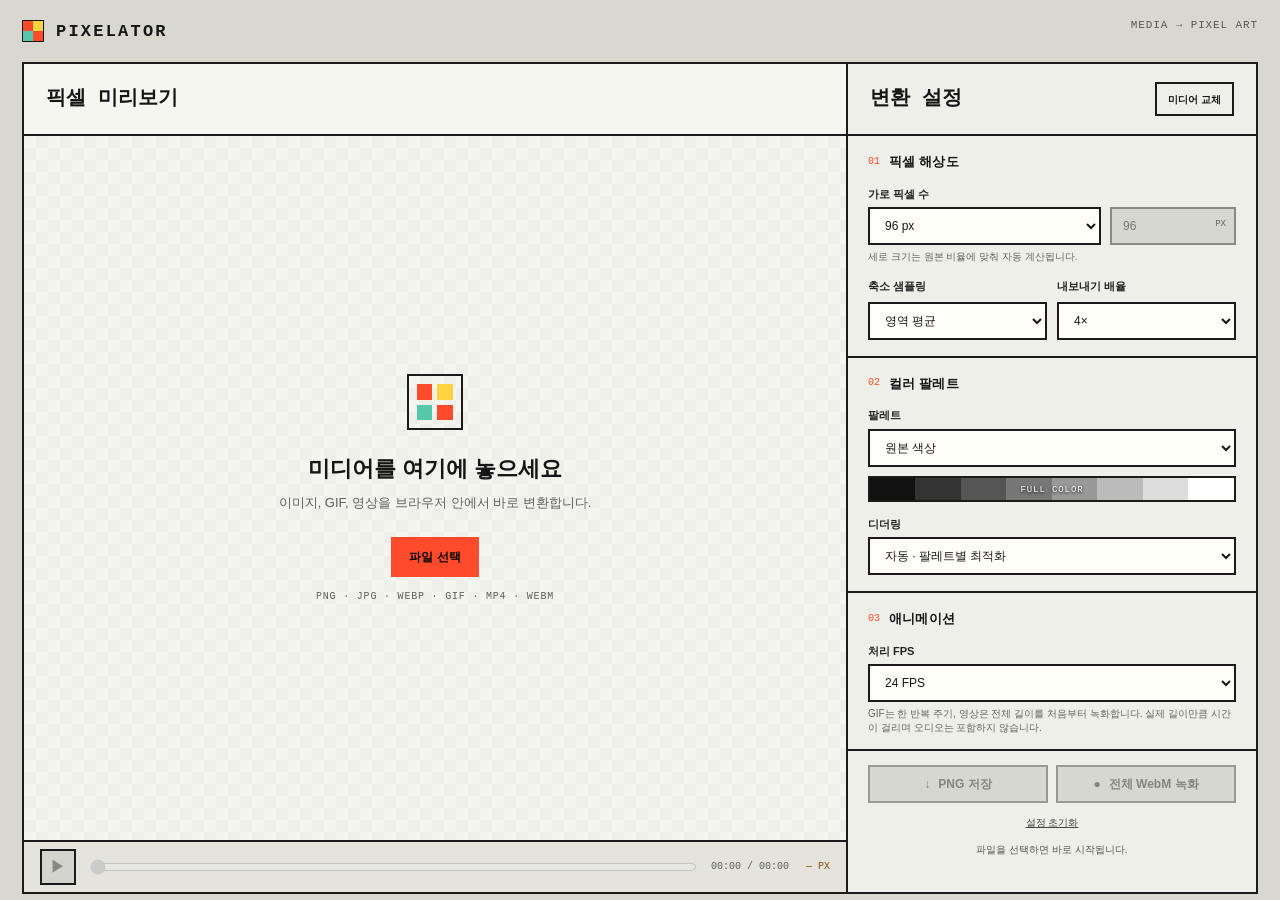
==== index.html @ 8900cf76 "Add files via upload" ====
<!doctype html>
<!-- Generated by build.js. Edit src/* and rebuild. -->
<html lang="ko">
<head>
  <meta charset="utf-8">
  <meta name="viewport" content="width=device-width, initial-scale=1">
  <meta name="color-scheme" content="light">
  <meta name="description" content="이미지, GIF, 영상을 해상도와 팔레트에 맞춰 픽셀 아트로 변환하는 오프라인 도구">
  <title>Pixelator — 미디어 픽셀 변환기</title>
  <style>
:root {
  color-scheme: light;
  --ink: #151515;
  --muted: #5f5f5f;
  --panel: #efefe9;
  --panel-2: #dfdfd8;
  --line: #1b1b1b;
  --line-soft: #777771;
  --accent: #ff4b2b;
  --accent-2: #ffd23f;
  --bg: #d8d8d1;
  --shadow: none;
  --radius: 0;
  --mono: "Courier New", "Malgun Gothic", monospace;
  --sans: Arial, "Malgun Gothic", sans-serif;
}

* { box-sizing: border-box; }

html { min-width: 320px; background: var(--bg); }

body {
  margin: 0;
  min-height: 100vh;
  color: var(--ink);
  background: var(--bg);
  font-family: var(--sans);
  line-height: 1.5;
}

button, input, select, textarea { font: inherit; }
button, label[for] { -webkit-tap-highlight-color: transparent; }

.app-shell { width: min(1480px, 100%); margin: 0 auto; padding: 0 28px 34px; }

.topbar {
  height: 76px;
  display: flex;
  align-items: center;
  gap: 28px;
  border-bottom: 2px solid var(--line);
}

.brand {
  color: var(--ink);
  text-decoration: none;
  display: inline-flex;
  align-items: center;
  gap: 12px;
  font: 800 17px/1 var(--mono);
  letter-spacing: .13em;
}

.brand-mark {
  display: grid;
  width: 22px;
  height: 22px;
  grid-template-columns: 1fr 1fr;
  gap: 0;
  border: 1px solid var(--ink);
}

.brand-mark i:nth-child(1), .brand-mark i:nth-child(4) { background: var(--accent); }
.brand-mark i:nth-child(2) { background: var(--accent-2); }
.brand-mark i:nth-child(3) { background: #54c8a8; }

.tagline { margin-left: auto; color: #555; font: 11px/1 var(--mono); letter-spacing: .08em; }

.workspace {
  display: grid;
  grid-template-columns: minmax(0, 1fr) 390px;
  min-height: calc(100vh - 110px);
  border: 2px solid var(--line);
  border-top: 0;
  box-shadow: none;
}

.preview-panel { min-width: 0; display: flex; flex-direction: column; background: #f6f6f1; }
.panel-heading, .control-header {
  min-height: 92px;
  padding: 20px 24px;
  display: flex;
  align-items: center;
  justify-content: space-between;
  gap: 20px;
  border-bottom: 2px solid var(--line);
}

.eyebrow { display: block; margin-bottom: 5px; color: var(--accent); font: 10px/1 var(--mono); letter-spacing: .06em; }
h1, h2, h3, p { margin-top: 0; }
h1, .control-header h2 { margin-bottom: 0; font-family: var(--mono); font-size: 21px; line-height: 1.2; letter-spacing: 0; }
.file-meta { min-width: 0; text-align: right; }
.file-meta strong { display: block; max-width: 320px; overflow: hidden; text-overflow: ellipsis; white-space: nowrap; font-size: 12px; }
.file-meta span { color: var(--muted); font: 10px/1.5 var(--mono); }

.canvas-stage {
  position: relative;
  isolation: isolate;
  flex: 1;
  min-height: 520px;
  display: grid;
  place-items: center;
  overflow: hidden;
  padding: 36px;
}

.checkerboard {
  position: absolute;
  z-index: -2;
  inset: 0;
  opacity: .28;
  background-color: #f4f4ef;
  background-image:
    linear-gradient(45deg, #dfdfd8 25%, transparent 25%),
    linear-gradient(-45deg, #dfdfd8 25%, transparent 25%),
    linear-gradient(45deg, transparent 75%, #dfdfd8 75%),
    linear-gradient(-45deg, transparent 75%, #dfdfd8 75%);
  background-size: 24px 24px;
  background-position: 0 0, 0 12px, 12px -12px, -12px 0;
}

#outputCanvas {
  max-width: 100%;
  max-height: calc(100vh - 255px);
  width: auto;
  height: auto;
  object-fit: contain;
  image-rendering: pixelated;
  image-rendering: crisp-edges;
  outline: 2px solid #1b1b1b;
  box-shadow: none;
}

.empty-state { max-width: 440px; text-align: center; padding: 44px 20px; }
.empty-state h2 { margin: 22px 0 8px; font-size: 22px; }
.empty-state p { margin-bottom: 24px; color: var(--muted); font-size: 13px; }
.format-note { display: block; margin-top: 15px; color: #5f5f5a; font: 10px/1 var(--mono); letter-spacing: .08em; }

.empty-icon {
  width: 56px;
  height: 56px;
  margin: auto;
  display: grid;
  grid-template-columns: 1fr 1fr;
  gap: 5px;
  padding: 8px;
  border: 2px solid var(--line);
}
.empty-icon span:nth-child(1), .empty-icon span:nth-child(4) { background: var(--accent); }
.empty-icon span:nth-child(2) { background: var(--accent-2); }
.empty-icon span:nth-child(3) { background: #54c8a8; }

.drop-overlay {
  position: absolute;
  z-index: 4;
  inset: 18px;
  display: none;
  place-items: center;
  color: var(--ink);
  background: rgba(255, 75, 43, .24);
  border: 2px dashed var(--accent);
  backdrop-filter: none;
  font: 700 18px/1 var(--mono);
}
.canvas-stage.is-dragging .drop-overlay { display: grid; }

.media-bar {
  min-height: 58px;
  display: flex;
  align-items: center;
  gap: 14px;
  padding: 10px 18px;
  border-top: 2px solid var(--line);
  background: #e4e4dd;
}

.icon-button {
  flex: 0 0 36px;
  height: 36px;
  color: var(--ink);
  background: var(--panel-2);
  border: 2px solid var(--line);
  border-radius: var(--radius);
  cursor: pointer;
}
.icon-button:disabled { color: #898984; background: #d4d4ce; cursor: not-allowed; }
.timeline { min-width: 80px; flex: 1; accent-color: var(--accent); }
.timecode, .render-stats { color: var(--muted); white-space: nowrap; font: 10px/1 var(--mono); }
.render-stats { color: #8a4d00; margin-left: 5px; }

.control-panel { min-width: 0; background: var(--panel); border-left: 2px solid var(--line); }
.control-header { min-height: 92px; position: sticky; top: 0; z-index: 3; background: var(--panel); backdrop-filter: none; }
fieldset { min-width: 0; padding: 0; margin: 0; border: 0; }
fieldset:disabled { opacity: .55; }

.control-section { padding: 24px; border-bottom: 2px solid var(--line); }
.compact-section { padding-bottom: 20px; }
.section-title { display: flex; align-items: center; gap: 10px; margin-bottom: 20px; }
.section-title h3 { margin: 0; font-size: 13px; letter-spacing: .015em; }
.step-number { color: var(--accent); font: 10px/1 var(--mono); }
.field-label { display: block; margin-bottom: 7px; color: #222; font-size: 11px; font-weight: 650; }
.field-spaced { margin-top: 18px; }
.field-help { margin: 7px 0 0; color: #666661; font-size: 10px; }

select, input[type="number"], textarea {
  min-width: 0;
  width: 100%;
  color: var(--ink);
  background: #fffef8;
  border: 2px solid var(--line);
  border-radius: var(--radius);
  outline: none;
  transition: none;
}
select, input[type="number"] { height: 40px; padding: 0 11px; font-size: 12px; }
textarea { resize: vertical; min-height: 68px; padding: 10px 11px; font: 11px/1.6 var(--mono); }
select:focus, input:focus, textarea:focus { border-color: var(--accent); box-shadow: none; outline: 1px dashed var(--ink); outline-offset: 2px; }
select:disabled, input:disabled { color: #777772; background: #d7d7d1; border-color: #8a8a84; }

.input-row { display: grid; grid-template-columns: minmax(0, 1fr) 126px; gap: 9px; }
.input-row > *, .two-columns > * { min-width: 0; }
.number-unit { position: relative; }
.number-unit input { padding-right: 36px; }
.number-unit span { position: absolute; right: 10px; top: 14px; color: #666661; font: 9px/1 var(--mono); pointer-events: none; }
.two-columns { display: grid; grid-template-columns: repeat(2, minmax(0, 1fr)); gap: 10px; margin-top: 18px; }
.two-columns .field-label { margin-bottom: 7px; }

.palette-strip { display: flex; height: 28px; margin-top: 10px; overflow: hidden; border: 2px solid var(--line); border-radius: 0; background: linear-gradient(90deg, #111 0 12.5%, #333 12.5% 25%, #555 25% 37.5%, #777 37.5% 50%, #999 50% 62.5%, #bbb 62.5% 75%, #ddd 75% 87.5%, #fff 87.5%); }
.palette-strip span { min-width: 3px; flex: 1; }
.palette-strip.is-original::after { content: "FULL COLOR"; margin: auto; color: white; text-shadow: 0 1px 3px black; font: 9px/26px var(--mono); letter-spacing: .1em; }
.palette-strip.is-adaptive { background: linear-gradient(90deg, #15151b, #e8543f, #e6bd43, #4eb990, #4589cc, #8d63b8, #15151b); }
.palette-strip.is-adaptive::after { content: "ANALYZING SOURCE"; margin: auto; color: white; text-shadow: 0 1px 3px black; font: 9px/26px var(--mono); letter-spacing: .08em; }
.custom-palette { margin-top: 14px; }

.button {
  min-height: 40px;
  display: inline-flex;
  align-items: center;
  justify-content: center;
  gap: 8px;
  padding: 0 16px;
  color: var(--ink);
  border: 2px solid var(--line);
  border-radius: var(--radius);
  text-decoration: none;
  font-size: 12px;
  font-weight: 750;
  cursor: pointer;
  transition: none;
}
.button:hover:not(:disabled) { color: #fff; background: var(--ink); border-color: var(--ink); }
.button:active:not(:disabled) { color: #000; background: var(--accent-2); border-color: var(--accent-2); }
.button:disabled { color: #85857f; background: #d7d7d1; border-color: #999992; cursor: not-allowed; }
.button-primary { color: #080808; background: var(--accent); border-color: var(--accent); }
.button-primary:hover:not(:disabled) { color: #fff; background: var(--ink); border-color: var(--ink); }
.button-secondary { background: #deded8; border-color: var(--line); }
.button-secondary:hover:not(:disabled) { color: #fff; background: var(--ink); border-color: var(--ink); }
.button-ghost { background: transparent; border-color: var(--line); color: var(--ink); }
.button-small { min-height: 34px; padding: 0 11px; font-size: 10px; }

.actions { display: grid; grid-template-columns: repeat(2, minmax(0, 1fr)); gap: 9px; padding: 22px 24px 10px; }
.action-main { padding: 0 10px; }
.text-button { grid-column: 1 / -1; justify-self: center; padding: 6px; color: #454542; background: none; border: 0; font-size: 10px; text-decoration: underline; cursor: pointer; }
.status-message { min-height: 18px; margin: 2px 24px 22px; color: #555550; text-align: center; font-size: 10px; }
.status-message.is-error { color: #b3261e; }
.status-message.is-success { color: #216e45; }
.progress { height: 3px; margin: 0 24px 10px; overflow: hidden; background: #b9b9b2; }
.progress div { width: 0; height: 100%; background: var(--accent); transition: none; }

@media (min-width: 981px) {
  html, body { height: 100%; }
  body { overflow: hidden; }

  .app-shell {
    height: 100vh;
    padding: 0 22px 6px;
    display: flex;
    flex-direction: column;
  }

  .topbar { height: 52px; flex: 0 0 52px; }
  .workspace {
    min-height: 0;
    height: auto;
    flex: 1;
    grid-template-columns: minmax(0, 1fr) 410px;
  }

  .preview-panel { height: 100%; overflow: hidden; }
  .panel-heading, .control-header { min-height: 56px; height: 56px; padding: 8px 18px; }
  .panel-heading h1, .control-header h2 { font-size: 18px; }
  .eyebrow { margin-bottom: 3px; font-size: 9px; }
  .file-meta span { font-size: 9px; }

  .canvas-stage { min-height: 0; padding: 18px; }
  #outputCanvas { max-height: calc(100vh - 158px); }
  .media-bar { min-height: 42px; padding: 4px 14px; gap: 10px; }
  .icon-button { flex-basis: 32px; height: 32px; }

  .control-panel { height: 100%; overflow-y: auto; scrollbar-width: thin; }
  .control-header { position: static; }
  .control-header .button { min-height: 30px; }
  .control-section { padding: 8px 16px; }
  .compact-section { padding-bottom: 7px; }
  .section-title { gap: 7px; margin-bottom: 6px; }
  .section-title h3 { font-size: 12px; }
  .field-label { margin-bottom: 2px; font-size: 10px; }
  .field-spaced { margin-top: 6px; }
  .field-help { margin-top: 2px; font-size: 9px; line-height: 1.3; }

  select, input[type="number"] { height: 32px; padding: 0 9px; font-size: 11px; }
  textarea { min-height: 44px; padding: 6px 9px; }
  .input-row { grid-template-columns: minmax(0, 1fr) 112px; gap: 7px; }
  .number-unit span { top: 11px; }
  .two-columns { gap: 8px; margin-top: 6px; }
  .palette-strip { height: 22px; margin-top: 6px; }
  .palette-strip.is-original::after,
  .palette-strip.is-adaptive::after { font-size: 8px; line-height: 20px; }
  .custom-palette { margin-top: 6px; }

  .actions { gap: 4px 7px; padding: 6px 16px 2px; }
  .actions .button { min-height: 32px; }
  .text-button { padding: 1px 4px; }
  .status-message { min-height: 14px; margin: 1px 16px 6px; font-size: 9px; }
  .progress { margin: 0 16px 3px; }
}

@media (min-width: 981px) and (min-height: 900px) {
  .topbar { height: 64px; flex-basis: 64px; }
  .panel-heading, .control-header { min-height: 72px; height: 72px; padding: 14px 22px; }
  .panel-heading h1, .control-header h2 { font-size: 20px; }
  .eyebrow { margin-bottom: 4px; font-size: 10px; }

  .canvas-stage { padding: 28px; }
  #outputCanvas { max-height: calc(100vh - 198px); }
  .media-bar { min-height: 50px; padding: 7px 16px; gap: 12px; }
  .icon-button { flex-basis: 36px; height: 36px; }

  .control-header .button { min-height: 34px; }
  .control-section { padding: 16px 20px; }
  .compact-section { padding-bottom: 14px; }
  .section-title { gap: 9px; margin-bottom: 14px; }
  .section-title h3 { font-size: 13px; }
  .field-label { margin-bottom: 5px; font-size: 11px; }
  .field-spaced { margin-top: 14px; }
  .field-help { margin-top: 5px; font-size: 10px; line-height: 1.4; }

  select, input[type="number"] { height: 38px; padding: 0 11px; font-size: 12px; }
  textarea { min-height: 60px; padding: 8px 10px; }
  .input-row { grid-template-columns: minmax(0, 1fr) 126px; gap: 9px; }
  .number-unit span { top: 13px; }
  .two-columns { gap: 10px; margin-top: 14px; }
  .palette-strip { height: 26px; margin-top: 9px; }
  .palette-strip.is-original::after,
  .palette-strip.is-adaptive::after { font-size: 9px; line-height: 24px; }
  .custom-palette { margin-top: 12px; }

  .actions { gap: 8px; padding: 14px 20px 6px; }
  .actions .button { min-height: 38px; }
  .text-button { padding: 4px; }
  .status-message { min-height: 18px; margin: 2px 20px 14px; font-size: 10px; }
  .progress { margin: 0 20px 7px; }
}

@media (max-width: 980px) {
  .workspace { grid-template-columns: minmax(0, 1fr); }
  .control-panel { border-left: 0; border-top: 2px solid var(--line); }
  .control-header { position: static; }
  .canvas-stage { min-height: 480px; }
  #outputCanvas { max-height: 58vh; }
}

@media (max-width: 620px) {
  .app-shell { padding: 0; }
  .topbar { height: 64px; padding: 0 16px; }
  .tagline { display: none; }
  .workspace { border-left: 0; border-right: 0; }
  .panel-heading, .control-header { min-height: 78px; padding: 16px; }
  .file-meta { max-width: 47%; }
  .canvas-stage { min-height: 400px; padding: 18px; }
  .control-section { padding: 22px 18px; }
  .actions { padding-left: 18px; padding-right: 18px; }
  .status-message { margin-left: 18px; margin-right: 18px; }
  .timecode { display: none; }
}

@media (prefers-reduced-motion: reduce) {
  *, *::before, *::after { scroll-behavior: auto !important; transition: none !important; }
}
  </style>
</head>
<body>
  <div class="app-shell">
    <header class="topbar">
      <a class="brand" href="#" aria-label="Pixelator 처음으로">
        <span class="brand-mark" aria-hidden="true"><i></i><i></i><i></i><i></i></span>
        <span>PIXELATOR</span>
      </a>
      <p class="tagline">MEDIA → PIXEL ART</p>
    </header>

    <main class="workspace">
      <section class="preview-panel" aria-label="미리보기">
        <div class="panel-heading">
          <div>
            <h1>픽셀 미리보기</h1>
          </div>
          <div class="file-meta" id="fileMeta" hidden>
            <strong id="fileName">—</strong>
            <span id="fileDetails">—</span>
          </div>
        </div>

        <div class="canvas-stage" id="dropZone">
          <div class="checkerboard" aria-hidden="true"></div>
          <canvas id="outputCanvas" aria-label="픽셀화 결과" hidden></canvas>
          <div class="empty-state" id="emptyState">
            <div class="empty-icon" aria-hidden="true">
              <span></span><span></span><span></span><span></span>
            </div>
            <h2>미디어를 여기에 놓으세요</h2>
            <p>이미지, GIF, 영상을 브라우저 안에서 바로 변환합니다.</p>
            <label class="button button-primary" for="fileInput">파일 선택</label>
            <span class="format-note">PNG · JPG · WEBP · GIF · MP4 · WEBM</span>
          </div>
          <div class="drop-overlay" id="dropOverlay" aria-hidden="true">
            <strong>놓아서 불러오기</strong>
          </div>
        </div>

        <div class="media-bar" id="mediaBar">
          <button class="icon-button" id="playButton" type="button" aria-label="재생" disabled>
            <span id="playIcon" aria-hidden="true">▶</span>
          </button>
          <input id="timeline" class="timeline" type="range" min="0" max="1000" value="0" aria-label="영상 재생 위치" disabled>
          <span class="timecode" id="timecode">00:00 / 00:00</span>
          <span class="render-stats" id="renderStats">— PX</span>
        </div>
      </section>

      <aside class="control-panel" aria-label="픽셀화 설정">
        <div class="control-header">
          <div>
            <h2>변환 설정</h2>
          </div>
          <label class="button button-ghost button-small" for="fileInput">미디어 교체</label>
          <input id="fileInput" type="file" accept="image/*,video/*" hidden>
        </div>

        <fieldset id="settingsFieldset">
          <section class="control-section">
            <div class="section-title">
              <span class="step-number">01</span>
              <h3>픽셀 해상도</h3>
            </div>
            <label class="field-label" for="resolutionPreset">가로 픽셀 수</label>
            <div class="input-row">
              <select id="resolutionPreset">
                <option value="32">32 px</option>
                <option value="48">48 px</option>
                <option value="64">64 px</option>
                <option value="96" selected>96 px</option>
                <option value="128">128 px</option>
                <option value="192">192 px</option>
                <option value="256">256 px</option>
                <option value="custom">직접 입력</option>
              </select>
              <div class="number-unit">
                <input id="customWidth" type="number" min="8" max="512" value="96" aria-label="직접 입력할 가로 픽셀 수" disabled>
                <span>PX</span>
              </div>
            </div>
            <p class="field-help">세로 크기는 원본 비율에 맞춰 자동 계산됩니다.</p>

            <div class="two-columns">
              <label>
                <span class="field-label">축소 샘플링</span>
                <select id="samplingMode">
                  <option value="smooth" selected>영역 평균</option>
                  <option value="nearest">최근접 픽셀</option>
                </select>
              </label>
              <label>
                <span class="field-label">내보내기 배율</span>
                <select id="outputScale">
                  <option value="1">1×</option>
                  <option value="2">2×</option>
                  <option value="4" selected>4×</option>
                  <option value="6">6×</option>
                  <option value="8">8×</option>
                </select>
              </label>
            </div>
          </section>

          <section class="control-section">
            <div class="section-title">
              <span class="step-number">02</span>
              <h3>컬러 팔레트</h3>
            </div>
            <label class="field-label" for="paletteSelect">팔레트</label>
            <select id="paletteSelect">
              <option value="original" selected>원본 색상</option>
              <option value="adaptive8">Adaptive · 원본 기반 8색</option>
              <option value="adaptive16">Adaptive · 원본 기반 16색</option>
              <option value="adaptive32">Adaptive · 원본 기반 32색</option>
              <option value="mono">Mono · 2색</option>
              <option value="gameboy">Game Boy · 4색</option>
              <option value="gray8">Grayscale · 8색</option>
              <option value="pico8">PICO-8 · 16색</option>
              <option value="cga16">CGA · 16색</option>
              <option value="custom">사용자 팔레트</option>
            </select>
            <div class="palette-strip" id="paletteStrip" aria-label="선택된 팔레트 미리보기"></div>
            <div class="custom-palette" id="customPaletteBox" hidden>
              <label class="field-label" for="customPalette">HEX 색상 (2–32개)</label>
              <textarea id="customPalette" rows="3" spellcheck="false">#17111A #F7F1E3 #FF5252 #33D9B2 #34ACE0</textarea>
              <p class="field-help" id="paletteHelp">공백, 쉼표 또는 줄바꿈으로 구분하세요.</p>
            </div>

            <label class="field-label field-spaced" for="ditherMode">디더링</label>
            <select id="ditherMode">
              <option value="auto" selected>자동 · 팔레트별 최적화</option>
              <option value="none">없음 · 선명한 면</option>
              <option value="ordered">Ordered 4×4 · 규칙 패턴</option>
              <option value="floyd">Floyd–Steinberg · 자연스러운 혼합</option>
            </select>
          </section>

          <section class="control-section compact-section">
            <div class="section-title">
              <span class="step-number">03</span>
              <h3>애니메이션</h3>
            </div>
            <label>
              <span class="field-label">처리 FPS</span>
              <select id="renderFps">
                <option value="12">12 FPS</option>
                <option value="24" selected>24 FPS</option>
                <option value="30">30 FPS</option>
              </select>
            </label>
            <p class="field-help">GIF는 한 반복 주기, 영상은 전체 길이를 처음부터 녹화합니다. 실제 길이만큼 시간이 걸리며 오디오는 포함하지 않습니다.</p>
          </section>
        </fieldset>

        <div class="actions">
          <button class="button button-primary action-main" id="downloadPng" type="button" disabled>
            <span aria-hidden="true">↓</span> PNG 저장
          </button>
          <button class="button button-secondary action-main" id="recordWebm" type="button" disabled>
            <span aria-hidden="true">●</span> 전체 WebM 녹화
          </button>
          <button class="text-button" id="resetSettings" type="button">설정 초기화</button>
        </div>
        <div class="progress" id="recordProgress" hidden>
          <div id="recordProgressBar"></div>
        </div>
        <p class="status-message" id="statusMessage" role="status" aria-live="polite">파일을 선택하면 바로 시작됩니다.</p>
      </aside>
    </main>
  </div>

  <script>
// ---- state.js ----
(function (P) {
  "use strict";

  const DEFAULT_CONFIG = Object.freeze({
    targetWidth: 96,
    resolutionPreset: "96",
    outputScale: 4,
    sampling: "smooth",
    palette: "original",
    customPalette: "#17111A #F7F1E3 #FF5252 #33D9B2 #34ACE0",
    dither: "auto",
    fps: 24
  });

  class AppState extends EventTarget {
    constructor() {
      super();
      this.config = { ...DEFAULT_CONFIG };
      this.media = null;
    }

    updateConfig(patch) {
      this.config = { ...this.config, ...patch };
      this.dispatchEvent(new CustomEvent("configchange", { detail: this.config }));
    }

    resetConfig() {
      this.config = { ...DEFAULT_CONFIG };
      this.dispatchEvent(new CustomEvent("configreset", { detail: this.config }));
      this.dispatchEvent(new CustomEvent("configchange", { detail: this.config }));
    }
  }

  P.DEFAULT_CONFIG = DEFAULT_CONFIG;
  P.AppState = AppState;
})(window.Pixelator = window.Pixelator || {});

// ---- palettes.js ----
(function (P) {
  "use strict";

  const PALETTES = Object.freeze({
    mono: ["#111116", "#f4f0e8"],
    gameboy: ["#0f380f", "#306230", "#8bac0f", "#9bbc0f"],
    gray8: ["#0b0b0d", "#29292d", "#49494f", "#6c6b72", "#929096", "#b7b4b8", "#dad6d7", "#fffaf5"],
    pico8: ["#000000", "#1d2b53", "#7e2553", "#008751", "#ab5236", "#5f574f", "#c2c3c7", "#fff1e8", "#ff004d", "#ffa300", "#ffec27", "#00e436", "#29adff", "#83769c", "#ff77a8", "#ffccaa"],
    cga16: ["#000000", "#0000aa", "#00aa00", "#00aaaa", "#aa0000", "#aa00aa", "#aa5500", "#aaaaaa", "#555555", "#5555ff", "#55ff55", "#55ffff", "#ff5555", "#ff55ff", "#ffff55", "#ffffff"]
  });

  function normalizeHex(value) {
    const raw = String(value || "").trim();
    if (/^#[0-9a-f]{3}$/i.test(raw)) {
      return "#" + raw.slice(1).split("").map((char) => char + char).join("").toLowerCase();
    }
    return /^#[0-9a-f]{6}$/i.test(raw) ? raw.toLowerCase() : null;
  }

  function parseCustomPalette(text) {
    const tokens = String(text || "").split(/[\s,;]+/).filter(Boolean);
    const colors = [];
    for (const token of tokens) {
      const color = normalizeHex(token);
      if (color && !colors.includes(color)) colors.push(color);
      if (colors.length === 32) break;
    }
    return colors;
  }

  function hexToRgb(hex) {
    const normalized = normalizeHex(hex);
    if (!normalized) return null;
    const value = Number.parseInt(normalized.slice(1), 16);
    return [(value >> 16) & 255, (value >> 8) & 255, value & 255];
  }

  function getPalette(id, customText) {
    if (id === "original") return null;
    if (/^adaptive(?:8|16|32)$/.test(id)) return null;
    const colors = id === "custom" ? parseCustomPalette(customText) : (PALETTES[id] || PALETTES.mono);
    return colors.map(hexToRgb).filter(Boolean);
  }

  function getPaletteHex(id, customText) {
    if (id === "original") return [];
    if (/^adaptive(?:8|16|32)$/.test(id)) return [];
    return id === "custom" ? parseCustomPalette(customText) : (PALETTES[id] || PALETTES.mono).slice();
  }

  P.PALETTES = PALETTES;
  P.parseCustomPalette = parseCustomPalette;
  P.getPalette = getPalette;
  P.getPaletteHex = getPaletteHex;
})(window.Pixelator = window.Pixelator || {});

// ---- color-space.js ----
(function (P) {
  "use strict";

  function srgbToLinear(value) {
    const channel = value / 255;
    return channel <= 0.04045 ? channel / 12.92 : ((channel + 0.055) / 1.055) ** 2.4;
  }

  function rgbToOklab(r, g, b) {
    const red = srgbToLinear(r);
    const green = srgbToLinear(g);
    const blue = srgbToLinear(b);
    const l = Math.cbrt(0.4122214708 * red + 0.5363325363 * green + 0.0514459929 * blue);
    const m = Math.cbrt(0.2119034982 * red + 0.6806995451 * green + 0.1073969566 * blue);
    const s = Math.cbrt(0.0883024619 * red + 0.2817188376 * green + 0.6299787005 * blue);
    return [
      0.2104542553 * l + 0.793617785 * m - 0.0040720468 * s,
      1.9779984951 * l - 2.428592205 * m + 0.4505937099 * s,
      0.0259040371 * l + 0.7827717662 * m - 0.808675766 * s
    ];
  }

  function rgbToHex(rgb) {
    return "#" + rgb.map((channel) => Math.max(0, Math.min(255, Math.round(channel))).toString(16).padStart(2, "0")).join("");
  }

  P.rgbToOklab = rgbToOklab;
  P.rgbToHex = rgbToHex;
})(window.Pixelator = window.Pixelator || {});

// ---- pixelate.js ----
(function (P) {
  "use strict";

  const BAYER_4 = [
    0, 8, 2, 10,
    12, 4, 14, 6,
    3, 11, 1, 9,
    15, 7, 13, 5
  ];
  let preparedPaletteCache = null;

  function clamp(value) {
    return value < 0 ? 0 : value > 255 ? 255 : value;
  }

  function preparePalette(palette) {
    const key = palette.map((rgb) => rgb.join(",")).join("|");
    if (preparedPaletteCache && preparedPaletteCache.key === key) return preparedPaletteCache;
    preparedPaletteCache = {
      key,
      colors: palette.map((rgb) => ({ rgb, lab: P.rgbToOklab(rgb[0], rgb[1], rgb[2]) })),
      lookup: new Int16Array(64 * 64 * 64).fill(-1)
    };
    return preparedPaletteCache;
  }

  function nearestColor(r, g, b, palette) {
    const red = clamp(r) >> 2;
    const green = clamp(g) >> 2;
    const blue = clamp(b) >> 2;
    const lookupIndex = (red << 12) | (green << 6) | blue;
    const cachedIndex = palette.lookup[lookupIndex];
    if (cachedIndex >= 0) return palette.colors[cachedIndex].rgb;
    const source = P.rgbToOklab(red * 4 + 2, green * 4 + 2, blue * 4 + 2);
    let bestIndex = 0;
    let bestDistance = Infinity;
    for (let i = 0; i < palette.colors.length; i += 1) {
      const candidate = palette.colors[i];
      const dL = source[0] - candidate.lab[0];
      const da = source[1] - candidate.lab[1];
      const db = source[2] - candidate.lab[2];
      const distance = 1.35 * dL * dL + da * da + db * db;
      if (distance < bestDistance) {
        bestDistance = distance;
        bestIndex = i;
      }
    }
    palette.lookup[lookupIndex] = bestIndex;
    return palette.colors[bestIndex].rgb;
  }

  function preservePaletteDetails(data, width, height, paletteSize) {
    if (width < 2 || height < 2) return;
    const source = new Uint8ClampedArray(data);
    const luminance = new Float32Array(width * height);
    for (let pixel = 0; pixel < luminance.length; pixel += 1) {
      const index = pixel * 4;
      luminance[pixel] = 0.2126 * source[index] + 0.7152 * source[index + 1] + 0.0722 * source[index + 2];
    }

    const detailStrength = paletteSize <= 4 ? 0.82 : paletteSize <= 8 ? 0.68 : paletteSize <= 16 ? 0.52 : 0.36;
    const saturation = paletteSize <= 16 ? 1.08 : 1.04;
    for (let y = 0; y < height; y += 1) {
      for (let x = 0; x < width; x += 1) {
        const pixel = y * width + x;
        const index = pixel * 4;
        if (source[index + 3] < 8) continue;
        let neighborTotal = 0;
        let neighborCount = 0;
        if (x > 0 && source[index - 1] >= 8) { neighborTotal += luminance[pixel - 1]; neighborCount += 1; }
        if (x + 1 < width && source[index + 7] >= 8) { neighborTotal += luminance[pixel + 1]; neighborCount += 1; }
        if (y > 0 && source[index - width * 4 + 3] >= 8) { neighborTotal += luminance[pixel - width]; neighborCount += 1; }
        if (y + 1 < height && source[index + width * 4 + 3] >= 8) { neighborTotal += luminance[pixel + width]; neighborCount += 1; }
        const localDifference = neighborCount ? luminance[pixel] - neighborTotal / neighborCount : 0;
        const detail = Math.max(-24, Math.min(24, localDifference * detailStrength));
        for (let channel = 0; channel < 3; channel += 1) {
          const saturated = luminance[pixel] + (source[index + channel] - luminance[pixel]) * saturation;
          data[index + channel] = clamp(saturated + detail);
        }
      }
    }
  }

  function quantizeFlat(data, width, height, palette, orderedStrength) {
    for (let y = 0; y < height; y += 1) {
      for (let x = 0; x < width; x += 1) {
        const index = (y * width + x) * 4;
        if (data[index + 3] < 8) continue;
        const offset = orderedStrength ? ((BAYER_4[(y & 3) * 4 + (x & 3)] / 15) - 0.5) * orderedStrength : 0;
        const color = nearestColor(
          clamp(data[index] + offset),
          clamp(data[index + 1] + offset),
          clamp(data[index + 2] + offset),
          palette
        );
        data[index] = color[0];
        data[index + 1] = color[1];
        data[index + 2] = color[2];
      }
    }
  }

  function addError(buffer, index, errorR, errorG, errorB, factor) {
    buffer[index] += errorR * factor;
    buffer[index + 1] += errorG * factor;
    buffer[index + 2] += errorB * factor;
  }

  function quantizeFloyd(data, width, height, palette) {
    const buffer = new Float32Array(width * height * 3);
    for (let pixel = 0, target = 0; pixel < data.length; pixel += 4, target += 3) {
      buffer[target] = data[pixel];
      buffer[target + 1] = data[pixel + 1];
      buffer[target + 2] = data[pixel + 2];
    }

    for (let y = 0; y < height; y += 1) {
      for (let x = 0; x < width; x += 1) {
        const pixelIndex = y * width + x;
        const dataIndex = pixelIndex * 4;
        const bufferIndex = pixelIndex * 3;
        if (data[dataIndex + 3] < 8) continue;

        const oldR = clamp(buffer[bufferIndex]);
        const oldG = clamp(buffer[bufferIndex + 1]);
        const oldB = clamp(buffer[bufferIndex + 2]);
        const color = nearestColor(oldR, oldG, oldB, palette);
        data[dataIndex] = color[0];
        data[dataIndex + 1] = color[1];
        data[dataIndex + 2] = color[2];

        const errorR = oldR - color[0];
        const errorG = oldG - color[1];
        const errorB = oldB - color[2];
        if (x + 1 < width) addError(buffer, bufferIndex + 3, errorR, errorG, errorB, 7 / 16);
        if (y + 1 < height) {
          if (x > 0) addError(buffer, bufferIndex + width * 3 - 3, errorR, errorG, errorB, 3 / 16);
          addError(buffer, bufferIndex + width * 3, errorR, errorG, errorB, 5 / 16);
          if (x + 1 < width) addError(buffer, bufferIndex + width * 3 + 3, errorR, errorG, errorB, 1 / 16);
        }
      }
    }
  }

  function orderedStrength(paletteSize) {
    return paletteSize <= 4 ? 34 : paletteSize <= 8 ? 25 : paletteSize <= 16 ? 15 : 0;
  }

  function applyPalette(imageData, width, height, palette, dither) {
    if (!palette || palette.length < 2) return imageData;
    preservePaletteDetails(imageData.data, width, height, palette.length);
    const prepared = preparePalette(palette);
    const mode = dither === "auto" ? (palette.length <= 16 ? "ordered" : "none") : dither;
    if (mode === "floyd") quantizeFloyd(imageData.data, width, height, prepared);
    else quantizeFlat(imageData.data, width, height, prepared, mode === "ordered" ? orderedStrength(palette.length) : 0);
    return imageData;
  }

  P.applyPalette = applyPalette;
})(window.Pixelator = window.Pixelator || {});

// ---- adaptive-palette.js ----
(function (P) {
  "use strict";

  const ADAPTIVE_SIZES = Object.freeze({ adaptive8: 8, adaptive16: 16, adaptive32: 32 });

  function getAdaptivePaletteSize(id) {
    return ADAPTIVE_SIZES[id] || 0;
  }

  function buildHistogram(imageData, maxSamples) {
    const data = imageData.data;
    const pixelCount = data.length / 4;
    const step = Math.max(1, Math.ceil(pixelCount / maxSamples));
    const histogram = new Map();
    for (let pixel = 0; pixel < pixelCount; pixel += step) {
      const index = pixel * 4;
      if (data[index + 3] < 32) continue;
      const key = ((data[index] >> 3) << 10) | ((data[index + 1] >> 3) << 5) | (data[index + 2] >> 3);
      let entry = histogram.get(key);
      if (!entry) {
        entry = { r: 0, g: 0, b: 0, count: 0 };
        histogram.set(key, entry);
      }
      entry.r += data[index];
      entry.g += data[index + 1];
      entry.b += data[index + 2];
      entry.count += 1;
    }
    return [...histogram.values()].map((entry) => {
      const r = entry.r / entry.count;
      const g = entry.g / entry.count;
      const b = entry.b / entry.count;
      return { r, g, b, count: entry.count, lab: P.rgbToOklab(r, g, b) };
    });
  }

  function describeBox(entries) {
    const minimum = [Infinity, Infinity, Infinity];
    const maximum = [-Infinity, -Infinity, -Infinity];
    let population = 0;
    for (const entry of entries) {
      for (let channel = 0; channel < 3; channel += 1) {
        minimum[channel] = Math.min(minimum[channel], entry.lab[channel]);
        maximum[channel] = Math.max(maximum[channel], entry.lab[channel]);
      }
      population += entry.count;
    }
    const ranges = maximum.map((value, channel) => value - minimum[channel]);
    const channel = ranges[0] >= ranges[1] && ranges[0] >= ranges[2] ? 0 : ranges[1] >= ranges[2] ? 1 : 2;
    return { entries, population, channel, score: ranges[channel] * Math.log2(population + 1) };
  }

  function splitBox(box) {
    const entries = box.entries.slice().sort((a, b) => a.lab[box.channel] - b.lab[box.channel]);
    let accumulated = 0;
    let splitAt = 1;
    const midpoint = box.population / 2;
    for (let index = 0; index < entries.length - 1; index += 1) {
      accumulated += entries[index].count;
      if (accumulated >= midpoint) {
        splitAt = index + 1;
        break;
      }
    }
    return [describeBox(entries.slice(0, splitAt)), describeBox(entries.slice(splitAt))];
  }

  function centroid(entries) {
    let red = 0;
    let green = 0;
    let blue = 0;
    let population = 0;
    for (const entry of entries) {
      red += entry.r * entry.count;
      green += entry.g * entry.count;
      blue += entry.b * entry.count;
      population += entry.count;
    }
    return [red / population, green / population, blue / population];
  }

  function labDistance(first, second) {
    const dL = first[0] - second[0];
    const da = first[1] - second[1];
    const db = first[2] - second[2];
    return 1.25 * dL * dL + da * da + db * db;
  }

  function refineCentroids(entries, colors) {
    let centroids = colors.map((rgb) => ({ rgb, lab: P.rgbToOklab(...rgb) }));
    for (let iteration = 0; iteration < 3; iteration += 1) {
      const totals = centroids.map(() => ({ r: 0, g: 0, b: 0, count: 0 }));
      for (const entry of entries) {
        let bestIndex = 0;
        let bestDistance = Infinity;
        for (let index = 0; index < centroids.length; index += 1) {
          const distance = labDistance(entry.lab, centroids[index].lab);
          if (distance < bestDistance) {
            bestDistance = distance;
            bestIndex = index;
          }
        }
        const total = totals[bestIndex];
        total.r += entry.r * entry.count;
        total.g += entry.g * entry.count;
        total.b += entry.b * entry.count;
        total.count += entry.count;
      }
      centroids = centroids.map((current, index) => {
        const total = totals[index];
        if (!total.count) return current;
        const rgb = [total.r / total.count, total.g / total.count, total.b / total.count];
        return { rgb, lab: P.rgbToOklab(...rgb) };
      });
    }
    return centroids.map((entry) => entry.rgb.map(Math.round));
  }

  function extractAdaptivePalette(imageData, requestedSize) {
    const targetSize = Math.max(2, Math.min(32, Math.round(requestedSize)));
    const entries = buildHistogram(imageData, 8192);
    if (!entries.length) return [[0, 0, 0], [255, 255, 255]];
    if (entries.length === 1) return [[Math.round(entries[0].r), Math.round(entries[0].g), Math.round(entries[0].b)]];

    const boxes = [describeBox(entries)];
    while (boxes.length < targetSize) {
      let candidate = -1;
      for (let index = 0; index < boxes.length; index += 1) {
        if (boxes[index].entries.length < 2) continue;
        if (candidate < 0 || boxes[index].score > boxes[candidate].score) candidate = index;
      }
      if (candidate < 0) break;
      const [first, second] = splitBox(boxes[candidate]);
      boxes.splice(candidate, 1, first, second);
    }

    const refined = refineCentroids(entries, boxes.map((box) => centroid(box.entries)));
    const unique = [...new Map(refined.map((rgb) => [P.rgbToHex(rgb), rgb])).values()];
    return unique.sort((a, b) => P.rgbToOklab(...a)[0] - P.rgbToOklab(...b)[0]);
  }

  P.ADAPTIVE_SIZES = ADAPTIVE_SIZES;
  P.getAdaptivePaletteSize = getAdaptivePaletteSize;
  P.extractAdaptivePalette = extractAdaptivePalette;
})(window.Pixelator = window.Pixelator || {});

// ---- gif-metadata.js ----
(function (P) {
  "use strict";

  const DEFAULT_FRAME_DELAY_CS = 10;

  function readUint16(bytes, offset) {
    return bytes[offset] | (bytes[offset + 1] << 8);
  }

  function skipSubBlocks(bytes, start) {
    let offset = start;
    while (offset < bytes.length) {
      const size = bytes[offset];
      offset += 1;
      if (size === 0) return offset;
      offset += size;
    }
    return bytes.length;
  }

  function normalizeDelay(delayCs) {
    return delayCs <= 1 ? DEFAULT_FRAME_DELAY_CS : delayCs;
  }

  function parseGifMetadata(arrayBuffer) {
    const bytes = new Uint8Array(arrayBuffer);
    if (bytes.length < 13) throw new Error("GIF 헤더가 너무 짧습니다.");
    const signature = String.fromCharCode(...bytes.slice(0, 6));
    if (signature !== "GIF87a" && signature !== "GIF89a") throw new Error("유효한 GIF 파일이 아닙니다.");

    const logicalScreenPacked = bytes[10];
    const hasGlobalColorTable = Boolean(logicalScreenPacked & 0x80);
    const globalColorTableSize = hasGlobalColorTable ? 3 * (2 ** ((logicalScreenPacked & 0x07) + 1)) : 0;
    let offset = 13 + globalColorTableSize;
    let pendingDelayCs = null;
    let durationCs = 0;
    let frameCount = 0;

    while (offset < bytes.length) {
      const marker = bytes[offset];
      if (marker === 0x3b) break;

      if (marker === 0x21) {
        const label = bytes[offset + 1];
        if (label === 0xf9 && bytes[offset + 2] >= 4 && offset + 7 < bytes.length) {
          pendingDelayCs = normalizeDelay(readUint16(bytes, offset + 4));
          offset += 3 + bytes[offset + 2] + 1;
        } else {
          offset = skipSubBlocks(bytes, offset + 2);
        }
        continue;
      }

      if (marker === 0x2c && offset + 9 < bytes.length) {
        frameCount += 1;
        durationCs += pendingDelayCs ?? DEFAULT_FRAME_DELAY_CS;
        pendingDelayCs = null;

        const imagePacked = bytes[offset + 9];
        const hasLocalColorTable = Boolean(imagePacked & 0x80);
        const localColorTableSize = hasLocalColorTable ? 3 * (2 ** ((imagePacked & 0x07) + 1)) : 0;
        offset += 10 + localColorTableSize;
        if (offset >= bytes.length) break;
        offset += 1;
        offset = skipSubBlocks(bytes, offset);
        continue;
      }

      offset += 1;
    }

    return {
      duration: frameCount ? durationCs / 100 : 0,
      frameCount
    };
  }

  async function readGifMetadata(file) {
    return parseGifMetadata(await file.arrayBuffer());
  }

  P.parseGifMetadata = parseGifMetadata;
  P.readGifMetadata = readGifMetadata;
})(window.Pixelator = window.Pixelator || {});

// ---- media.js ----
(function (P) {
  "use strict";

  function emit(target, type, detail) {
    target.dispatchEvent(new CustomEvent(type, { detail }));
  }

  class MediaController extends EventTarget {
    constructor() {
      super();
      this.element = null;
      this.objectUrl = null;
      this.info = null;
      this.playing = false;
    }

    dispose() {
      if (this.element && this.element.tagName === "VIDEO") {
        this.element.pause();
        this.element.removeAttribute("src");
        this.element.load();
      }
      if (this.objectUrl) URL.revokeObjectURL(this.objectUrl);
      this.element = null;
      this.objectUrl = null;
      this.info = null;
      this.playing = false;
    }

    load(file) {
      if (!file || (!file.type.startsWith("image/") && !file.type.startsWith("video/"))) {
        return Promise.reject(new Error("지원되는 이미지 또는 영상 파일을 선택해 주세요."));
      }
      this.dispose();
      this.objectUrl = URL.createObjectURL(file);
      return file.type.startsWith("video/") ? this.loadVideo(file) : this.loadImage(file);
    }

    loadImage(file) {
      return new Promise((resolve, reject) => {
        const image = new Image();
        image.decoding = "async";
        image.onload = async () => {
          const dynamic = file.type === "image/gif" || /\.gif$/i.test(file.name);
          let gifMetadata = { duration: 0, frameCount: 0 };
          if (dynamic) {
            try {
              gifMetadata = await P.readGifMetadata(file);
            } catch (error) {
              console.warn("GIF metadata could not be read", error);
            }
          }
          this.element = image;
          this.playing = dynamic;
          this.info = {
            file,
            name: file.name,
            kind: dynamic ? "gif" : "image",
            dynamic,
            width: image.naturalWidth,
            height: image.naturalHeight,
            duration: gifMetadata.duration,
            frameCount: gifMetadata.frameCount
          };
          emit(this, "loaded", this.info);
          resolve(this.info);
        };
        image.onerror = () => reject(new Error("이미지를 읽을 수 없습니다. 파일이 손상되지 않았는지 확인해 주세요."));
        image.src = this.objectUrl;
      });
    }

    loadVideo(file) {
      return new Promise((resolve, reject) => {
        const video = document.createElement("video");
        video.preload = "auto";
        video.playsInline = true;
        video.muted = true;
        video.addEventListener("loadedmetadata", () => {
          this.element = video;
          this.playing = false;
          this.info = {
            file,
            name: file.name,
            kind: "video",
            dynamic: true,
            width: video.videoWidth,
            height: video.videoHeight,
            duration: Number.isFinite(video.duration) ? video.duration : 0
          };
          emit(this, "loaded", this.info);
          resolve(this.info);
        }, { once: true });
        video.addEventListener("timeupdate", () => emit(this, "timeupdate", this.timeData()));
        video.addEventListener("play", () => { this.playing = true; emit(this, "playback", { playing: true }); });
        video.addEventListener("pause", () => { this.playing = false; emit(this, "playback", { playing: false }); });
        video.addEventListener("ended", () => { this.playing = false; emit(this, "playback", { playing: false }); });
        video.addEventListener("seeked", () => emit(this, "framechange", this.timeData()));
        video.addEventListener("error", () => reject(new Error("영상을 읽을 수 없거나 브라우저가 코덱을 지원하지 않습니다.")), { once: true });
        video.src = this.objectUrl;
      });
    }

    getDrawable() { return this.element; }
    isReady() { return Boolean(this.element && this.info); }

    timeData() {
      if (!this.info || this.info.kind !== "video") return { current: 0, duration: 0 };
      return { current: this.element.currentTime || 0, duration: this.info.duration || 0 };
    }

    async play() {
      if (!this.info || !this.info.dynamic) return;
      if (this.info.kind === "video") await this.element.play();
      else {
        this.playing = true;
        emit(this, "playback", { playing: true });
      }
    }

    pause() {
      if (!this.info || !this.info.dynamic) return;
      if (this.info.kind === "video") this.element.pause();
      else {
        this.playing = false;
        emit(this, "playback", { playing: false });
      }
    }

    toggle() { return this.playing ? (this.pause(), Promise.resolve()) : this.play(); }

    seek(ratio) {
      if (!this.info || this.info.kind !== "video" || !this.info.duration) return;
      this.element.currentTime = Math.max(0, Math.min(1, ratio)) * this.info.duration;
    }

    playbackSnapshot() {
      return {
        playing: this.playing,
        currentTime: this.info && this.info.kind === "video" ? this.element.currentTime || 0 : 0
      };
    }

    seekTo(seconds) {
      if (!this.info || this.info.kind !== "video") return Promise.resolve();
      const video = this.element;
      const target = Math.max(0, Math.min(this.info.duration, Number(seconds) || 0));
      if (Math.abs((video.currentTime || 0) - target) < 0.01) {
        emit(this, "framechange", this.timeData());
        return Promise.resolve();
      }
      return new Promise((resolve, reject) => {
        const cleanup = () => {
          video.removeEventListener("seeked", onSeeked);
          video.removeEventListener("error", onError);
        };
        const onSeeked = () => { cleanup(); resolve(); };
        const onError = () => { cleanup(); reject(new Error("영상의 시작 위치로 이동하지 못했습니다.")); };
        video.addEventListener("seeked", onSeeked, { once: true });
        video.addEventListener("error", onError, { once: true });
        video.currentTime = target;
      });
    }

    loadFreshGifFrame() {
      return new Promise((resolve, reject) => {
        const image = new Image();
        image.decoding = "async";
        image.onload = () => {
          this.element = image;
          emit(this, "framechange", { current: 0, duration: this.info.duration });
          resolve();
        };
        image.onerror = () => reject(new Error("GIF를 처음부터 다시 불러오지 못했습니다."));
        image.src = this.objectUrl;
      });
    }

    async prepareFullRecording() {
      if (!this.info || !this.info.dynamic || !this.info.duration) {
        throw new Error("미디어의 전체 재생 길이를 확인할 수 없습니다.");
      }
      this.pause();
      if (this.info.kind === "video") await this.seekTo(0);
      else await this.loadFreshGifFrame();
    }

    waitForVideoEnd() {
      if (!this.info || this.info.kind !== "video") return null;
      const video = this.element;
      return new Promise((resolve, reject) => {
        if (video.ended) {
          resolve();
          return;
        }
        const cleanup = () => {
          video.removeEventListener("ended", onEnded);
          video.removeEventListener("error", onError);
        };
        const onEnded = () => { cleanup(); resolve(); };
        const onError = () => { cleanup(); reject(new Error("전체 영상을 재생하는 중 오류가 발생했습니다.")); };
        video.addEventListener("ended", onEnded, { once: true });
        video.addEventListener("error", onError, { once: true });
      });
    }

    async restorePlayback(snapshot) {
      if (!snapshot || !this.info) return;
      this.pause();
      if (this.info.kind === "video") await this.seekTo(snapshot.currentTime);
      if (snapshot.playing) await this.play();
    }
  }

  P.MediaController = MediaController;
})(window.Pixelator = window.Pixelator || {});

// ---- renderer.js ----
(function (P) {
  "use strict";

  class PixelRenderer extends EventTarget {
    constructor(outputCanvas, media, state) {
      super();
      this.canvas = outputCanvas;
      this.context = outputCanvas.getContext("2d", { alpha: true });
      this.workCanvas = document.createElement("canvas");
      this.workContext = this.workCanvas.getContext("2d", { alpha: true, willReadFrequently: true });
      this.media = media;
      this.state = state;
      this.dirty = false;
      this.running = false;
      this.lastFrameAt = 0;
      this.boundTick = this.tick.bind(this);

      this.adaptivePaletteCache = null;
      state.addEventListener("configchange", () => this.requestRender());
      media.addEventListener("loaded", () => {
        this.adaptivePaletteCache = null;
        this.requestRender();
      });
      media.addEventListener("framechange", () => this.requestRender());
    }

    start() {
      if (this.running) return;
      this.running = true;
      requestAnimationFrame(this.boundTick);
    }

    requestRender() { this.dirty = true; }

    tick(timestamp) {
      if (!this.running) return;
      const info = this.media.info;
      const config = this.state.config;
      const interval = 1000 / config.fps;
      const dynamicFrame = info && info.dynamic && this.media.playing && timestamp - this.lastFrameAt >= interval;
      if (this.dirty || dynamicFrame) {
        try {
          this.render();
          this.dirty = false;
          this.lastFrameAt = timestamp;
        } catch (error) {
          this.dispatchEvent(new CustomEvent("rendererror", { detail: error }));
        }
      }
      requestAnimationFrame(this.boundTick);
    }

    render() {
      const source = this.media.getDrawable();
      const info = this.media.info;
      if (!source || !info || !info.width || !info.height) return;

      const config = this.state.config;
      const maxLogicalDimension = 2048;
      const maxOutputDimension = 4096;
      let lowWidth = Math.max(1, Math.min(512, Math.round(config.targetWidth)));
      let lowHeight = Math.max(1, Math.round(lowWidth * info.height / info.width));
      const oversizedRatio = Math.max(lowWidth, lowHeight) / maxLogicalDimension;
      if (oversizedRatio > 1) {
        lowWidth = Math.max(1, Math.round(lowWidth / oversizedRatio));
        lowHeight = Math.max(1, Math.round(lowHeight / oversizedRatio));
      }
      const requestedScale = Math.max(1, Math.min(8, Math.round(config.outputScale)));
      const safeScale = Math.max(1, Math.floor(maxOutputDimension / Math.max(lowWidth, lowHeight)));
      const scale = Math.min(requestedScale, safeScale);
      const outputWidth = lowWidth * scale;
      const outputHeight = lowHeight * scale;

      if (this.workCanvas.width !== lowWidth || this.workCanvas.height !== lowHeight) {
        this.workCanvas.width = lowWidth;
        this.workCanvas.height = lowHeight;
      }
      this.workContext.clearRect(0, 0, lowWidth, lowHeight);
      this.workContext.imageSmoothingEnabled = config.sampling === "smooth";
      this.workContext.imageSmoothingQuality = "high";
      this.workContext.drawImage(source, 0, 0, lowWidth, lowHeight);

      const adaptiveSize = P.getAdaptivePaletteSize(config.palette);
      let palette = P.getPalette(config.palette, config.customPalette);
      let imageData = null;
      if (adaptiveSize) {
        imageData = this.workContext.getImageData(0, 0, lowWidth, lowHeight);
        const cacheKey = [config.palette, lowWidth, lowHeight, config.sampling].join(":");
        if (!this.adaptivePaletteCache || this.adaptivePaletteCache.media !== info || this.adaptivePaletteCache.key !== cacheKey) {
          this.adaptivePaletteCache = {
            media: info,
            key: cacheKey,
            colors: P.extractAdaptivePalette(imageData, adaptiveSize)
          };
        }
        palette = this.adaptivePaletteCache.colors;
      }
      if (palette && palette.length >= 2) {
        imageData = imageData || this.workContext.getImageData(0, 0, lowWidth, lowHeight);
        P.applyPalette(imageData, lowWidth, lowHeight, palette, config.dither);
        this.workContext.putImageData(imageData, 0, 0);
      }

      if (this.canvas.width !== outputWidth || this.canvas.height !== outputHeight) {
        this.canvas.width = outputWidth;
        this.canvas.height = outputHeight;
      }
      this.context.clearRect(0, 0, outputWidth, outputHeight);
      this.context.imageSmoothingEnabled = false;
      this.context.drawImage(this.workCanvas, 0, 0, outputWidth, outputHeight);
      this.dispatchEvent(new CustomEvent("rendered", {
        detail: {
          lowWidth, lowHeight, outputWidth, outputHeight, scale, requestedScale,
          paletteColors: palette ? palette.map(P.rgbToHex) : []
        }
      }));
    }
  }

  P.PixelRenderer = PixelRenderer;
})(window.Pixelator = window.Pixelator || {});

// ---- exporter.js ----
(function (P) {
  "use strict";

  function safeBaseName(name) {
    return String(name || "pixel-art")
      .replace(/\.[^.]+$/, "")
      .replace(/[\\/:*?"<>|]+/g, "-")
      .trim() || "pixel-art";
  }

  function saveBlob(blob, filename) {
    const url = URL.createObjectURL(blob);
    const anchor = document.createElement("a");
    anchor.href = url;
    anchor.download = filename;
    document.body.appendChild(anchor);
    anchor.click();
    anchor.remove();
    window.setTimeout(() => URL.revokeObjectURL(url), 1000);
  }

  function savePng(canvas, sourceName) {
    return new Promise((resolve, reject) => {
      canvas.toBlob((blob) => {
        if (!blob) {
          reject(new Error("PNG 파일을 만들지 못했습니다."));
          return;
        }
        saveBlob(blob, safeBaseName(sourceName) + "-pixelated.png");
        resolve();
      }, "image/png");
    });
  }

  function supportedWebmType() {
    const candidates = ["video/webm;codecs=vp9", "video/webm;codecs=vp8", "video/webm"];
    return candidates.find((type) => MediaRecorder.isTypeSupported(type)) || "";
  }

  function recordWebm(canvas, sourceName, options) {
    const { fps, durationSeconds, onProgress, completion, start } = options;
    if (!canvas.captureStream || typeof MediaRecorder === "undefined") {
      return Promise.reject(new Error("이 브라우저는 Canvas WebM 녹화를 지원하지 않습니다."));
    }
    return new Promise((resolve, reject) => {
      const stream = canvas.captureStream(fps);
      const chunks = [];
      let recorder;
      let failure = null;
      try {
        const mimeType = supportedWebmType();
        recorder = new MediaRecorder(stream, mimeType ? { mimeType, videoBitsPerSecond: 6_000_000 } : undefined);
      } catch (error) {
        stream.getTracks().forEach((track) => track.stop());
        reject(error);
        return;
      }

      const startedAt = performance.now();
      let timer = 0;
      let safetyTimer = 0;
      const stop = () => {
        if (recorder.state !== "inactive") recorder.stop();
      };
      const fail = (error) => {
        failure = error instanceof Error ? error : new Error(String(error));
        stop();
      };
      recorder.ondataavailable = (event) => { if (event.data && event.data.size) chunks.push(event.data); };
      recorder.onerror = (event) => fail(event.error || new Error("녹화 중 오류가 발생했습니다."));
      recorder.onstop = () => {
        window.clearInterval(timer);
        window.clearTimeout(safetyTimer);
        stream.getTracks().forEach((track) => track.stop());
        if (failure) {
          reject(failure);
          return;
        }
        const blob = new Blob(chunks, { type: recorder.mimeType || "video/webm" });
        saveBlob(blob, safeBaseName(sourceName) + "-pixelated.webm");
        onProgress?.(1);
        resolve();
      };
      recorder.start(250);
      timer = window.setInterval(() => {
        const ratio = Math.min(1, (performance.now() - startedAt) / (durationSeconds * 1000));
        onProgress?.(ratio);
      }, 100);
      safetyTimer = window.setTimeout(stop, durationSeconds * 1000 + (completion ? 5000 : 0));
      if (completion) Promise.resolve(completion).then(stop).catch(fail);
      if (start) Promise.resolve().then(start).catch(fail);
    });
  }

  P.Exporter = { savePng, recordWebm };
})(window.Pixelator = window.Pixelator || {});

// ---- ui.js ----
(function (P) {
  "use strict";

  function byId(id) { return document.getElementById(id); }
  function formatBytes(bytes) {
    if (bytes < 1024) return bytes + " B";
    if (bytes < 1024 * 1024) return (bytes / 1024).toFixed(1) + " KB";
    return (bytes / (1024 * 1024)).toFixed(1) + " MB";
  }
  function formatTime(seconds) {
    const safe = Number.isFinite(seconds) ? Math.max(0, seconds) : 0;
    const minutes = Math.floor(safe / 60);
    const remainder = Math.floor(safe % 60);
    return String(minutes).padStart(2, "0") + ":" + String(remainder).padStart(2, "0");
  }

  class PixelatorUI {
    constructor(state, media, renderer) {
      this.state = state;
      this.media = media;
      this.renderer = renderer;
      this.recording = false;
      this.refs = {
        fileInput: byId("fileInput"), dropZone: byId("dropZone"), dropOverlay: byId("dropOverlay"),
        outputCanvas: byId("outputCanvas"), emptyState: byId("emptyState"), fileMeta: byId("fileMeta"),
        fileName: byId("fileName"), fileDetails: byId("fileDetails"), playButton: byId("playButton"),
        playIcon: byId("playIcon"), timeline: byId("timeline"), timecode: byId("timecode"),
        renderStats: byId("renderStats"), resolutionPreset: byId("resolutionPreset"),
        customWidth: byId("customWidth"), samplingMode: byId("samplingMode"), outputScale: byId("outputScale"),
        paletteSelect: byId("paletteSelect"), paletteStrip: byId("paletteStrip"), customPaletteBox: byId("customPaletteBox"),
        customPalette: byId("customPalette"), paletteHelp: byId("paletteHelp"), ditherMode: byId("ditherMode"),
        renderFps: byId("renderFps"), downloadPng: byId("downloadPng"),
        recordWebm: byId("recordWebm"), resetSettings: byId("resetSettings"), settingsFieldset: byId("settingsFieldset"),
        statusMessage: byId("statusMessage"), recordProgress: byId("recordProgress"), recordProgressBar: byId("recordProgressBar")
      };
      this.bindEvents();
      this.writeConfig(state.config);
    }

    bindEvents() {
      const r = this.refs;
      r.fileInput.addEventListener("change", () => this.handleFiles(r.fileInput.files));
      ["dragenter", "dragover"].forEach((type) => r.dropZone.addEventListener(type, (event) => {
        event.preventDefault();
        r.dropZone.classList.add("is-dragging");
      }));
      ["dragleave", "drop"].forEach((type) => r.dropZone.addEventListener(type, (event) => {
        event.preventDefault();
        if (type === "drop") this.handleFiles(event.dataTransfer.files);
        r.dropZone.classList.remove("is-dragging");
      }));

      r.resolutionPreset.addEventListener("change", () => {
        r.customWidth.disabled = r.resolutionPreset.value !== "custom";
        if (r.resolutionPreset.value !== "custom") r.customWidth.value = r.resolutionPreset.value;
        this.readConfig();
      });
      [r.customWidth, r.customPalette].forEach((element) => element.addEventListener("input", () => this.readConfig()));
      [r.samplingMode, r.outputScale, r.paletteSelect, r.ditherMode, r.renderFps].forEach((element) => {
        element.addEventListener("change", () => this.readConfig());
      });
      r.paletteSelect.addEventListener("change", () => this.updatePaletteUI());
      r.playButton.addEventListener("click", () => this.media.toggle().catch((error) => this.setStatus(error.message, "error")));
      r.timeline.addEventListener("input", () => this.media.seek(Number(r.timeline.value) / 1000));
      r.downloadPng.addEventListener("click", () => this.downloadPng());
      r.recordWebm.addEventListener("click", () => this.recordWebm());
      r.resetSettings.addEventListener("click", () => this.state.resetConfig());

      this.state.addEventListener("configreset", (event) => {
        this.writeConfig(event.detail);
        this.setStatus("기본 설정으로 되돌렸습니다.");
      });
      this.media.addEventListener("loaded", (event) => this.onMediaLoaded(event.detail));
      this.media.addEventListener("playback", (event) => this.updatePlayback(event.detail.playing));
      this.media.addEventListener("timeupdate", (event) => this.updateTimeline(event.detail));
      this.renderer.addEventListener("rendered", (event) => this.onRendered(event.detail));
      this.renderer.addEventListener("rendererror", (event) => this.setStatus("렌더링 오류: " + event.detail.message, "error"));
    }

    async handleFiles(fileList) {
      if (this.recording) {
        this.setStatus("전체 녹화가 끝난 뒤 미디어를 교체할 수 있습니다.");
        return;
      }
      const file = fileList && fileList[0];
      if (!file) return;
      this.setStatus("미디어를 불러오는 중…");
      try {
        await this.media.load(file);
      } catch (error) {
        this.setStatus(error.message, "error");
      } finally {
        this.refs.fileInput.value = "";
      }
    }

    onMediaLoaded(info) {
      const r = this.refs;
      r.emptyState.hidden = true;
      r.outputCanvas.hidden = false;
      r.fileMeta.hidden = false;
      r.fileName.textContent = info.name;
      const durationText = info.dynamic && info.duration ? " · " + this.formatDuration(info.duration) : "";
      r.fileDetails.textContent = info.width + " × " + info.height + " · " + formatBytes(info.file.size) + durationText;
      r.downloadPng.disabled = false;
      r.recordWebm.disabled = !info.dynamic || !info.duration;
      r.playButton.disabled = !info.dynamic;
      r.timeline.disabled = info.kind !== "video";
      r.timeline.value = "0";
      this.updatePlayback(this.media.playing);
      this.updateTimeline({ current: 0, duration: info.duration });
      if (info.dynamic && !info.duration) this.setStatus("재생 길이를 읽지 못해 전체 WebM 녹화를 사용할 수 없습니다.", "error");
      else this.setStatus(info.kind === "image" ? "이미지 변환이 완료되었습니다." : "재생 프레임을 실시간으로 변환합니다.", "success");
      this.renderer.requestRender();
    }

    onRendered(size) {
      const scaleText = size.scale === size.requestedScale ? size.scale + "×" : size.scale + "× SAFE";
      this.refs.renderStats.textContent = size.lowWidth + "×" + size.lowHeight + " PX · " + scaleText;
      if (P.getAdaptivePaletteSize(this.state.config.palette) && size.paletteColors.length) {
        this.paintPalette(size.paletteColors);
      }
    }

    readConfig() {
      const r = this.refs;
      const width = Math.max(8, Math.min(512, Number(r.customWidth.value) || 96));
      const paletteColors = P.parseCustomPalette(r.customPalette.value);
      if (r.paletteSelect.value === "custom") {
        const valid = paletteColors.length >= 2;
        r.paletteHelp.textContent = valid ? paletteColors.length + "개 색상을 사용합니다." : "유효한 HEX 색상을 2개 이상 입력하세요.";
        r.paletteHelp.style.color = valid ? "" : "#b3261e";
      }
      this.state.updateConfig({
        targetWidth: r.resolutionPreset.value === "custom" ? width : Number(r.resolutionPreset.value),
        resolutionPreset: r.resolutionPreset.value,
        outputScale: Number(r.outputScale.value),
        sampling: r.samplingMode.value,
        palette: r.paletteSelect.value,
        customPalette: r.customPalette.value,
        dither: r.ditherMode.value,
        fps: Number(r.renderFps.value)
      });
      this.updatePaletteUI();
    }

    writeConfig(config) {
      const r = this.refs;
      r.resolutionPreset.value = config.resolutionPreset;
      r.customWidth.value = config.targetWidth;
      r.customWidth.disabled = config.resolutionPreset !== "custom";
      r.samplingMode.value = config.sampling;
      r.outputScale.value = String(config.outputScale);
      r.paletteSelect.value = config.palette;
      r.customPalette.value = config.customPalette;
      r.ditherMode.value = config.dither;
      r.renderFps.value = String(config.fps);
      this.updatePaletteUI();
    }

    updatePaletteUI() {
      const r = this.refs;
      const id = r.paletteSelect.value;
      r.customPaletteBox.hidden = id !== "custom";
      r.paletteStrip.innerHTML = "";
      r.paletteStrip.classList.toggle("is-original", id === "original");
      r.paletteStrip.classList.toggle("is-adaptive", Boolean(P.getAdaptivePaletteSize(id)));
      const colors = P.getPaletteHex(id, r.customPalette.value);
      this.paintPalette(colors, Boolean(P.getAdaptivePaletteSize(id)));
    }

    paintPalette(colors, keepAdaptivePlaceholder) {
      const strip = this.refs.paletteStrip;
      strip.innerHTML = "";
      if (!keepAdaptivePlaceholder) strip.classList.remove("is-adaptive");
      colors.forEach((color) => {
        const swatch = document.createElement("span");
        swatch.style.backgroundColor = color;
        swatch.title = color;
        strip.appendChild(swatch);
      });
    }

    updatePlayback(playing) {
      this.refs.playIcon.textContent = playing ? "Ⅱ" : "▶";
      this.refs.playButton.setAttribute("aria-label", playing ? "일시정지" : "재생");
    }

    updateTimeline(time) {
      const duration = time.duration || 0;
      this.refs.timeline.value = duration ? String(Math.round((time.current / duration) * 1000)) : "0";
      this.refs.timecode.textContent = formatTime(time.current) + " / " + formatTime(duration);
    }

    setStatus(message, kind) {
      const element = this.refs.statusMessage;
      element.textContent = message;
      element.classList.toggle("is-error", kind === "error");
      element.classList.toggle("is-success", kind === "success");
    }

    formatDuration(seconds) {
      if (seconds < 60) return (Math.round(seconds * 10) / 10) + "초";
      return formatTime(seconds) + " (" + Math.round(seconds) + "초)";
    }

    async downloadPng() {
      if (!this.media.info) return;
      this.renderer.render();
      try {
        await P.Exporter.savePng(this.refs.outputCanvas, this.media.info.name);
        this.setStatus("PNG 파일을 저장했습니다.", "success");
      } catch (error) {
        this.setStatus(error.message, "error");
      }
    }

    async recordWebm() {
      if (!this.media.info || !this.media.info.dynamic || this.recording) return;
      const r = this.refs;
      const duration = this.media.info.duration;
      if (!Number.isFinite(duration) || duration <= 0) {
        this.setStatus("미디어의 전체 재생 길이를 확인할 수 없습니다.", "error");
        return;
      }
      const playbackSnapshot = this.media.playbackSnapshot();
      this.recording = true;
      r.settingsFieldset.disabled = true;
      r.fileInput.disabled = true;
      r.recordWebm.disabled = true;
      r.downloadPng.disabled = true;
      r.recordProgress.hidden = false;
      r.recordProgressBar.style.width = "0%";
      this.setStatus("전체 " + this.formatDuration(duration) + "를 녹화 중… 완료까지 같은 시간이 걸립니다.");
      try {
        await this.media.prepareFullRecording();
        this.renderer.render();
        const completion = this.media.info.kind === "video" ? this.media.waitForVideoEnd() : null;
        await P.Exporter.recordWebm(
          r.outputCanvas,
          this.media.info.name,
          {
            fps: this.state.config.fps,
            durationSeconds: duration,
            completion,
            start: () => this.media.play(),
            onProgress: (ratio) => { r.recordProgressBar.style.width = Math.round(ratio * 100) + "%"; }
          }
        );
        this.setStatus("WebM 파일을 저장했습니다.", "success");
      } catch (error) {
        this.setStatus(error.message || "녹화하지 못했습니다.", "error");
      } finally {
        try {
          await this.media.restorePlayback(playbackSnapshot);
        } catch (error) {
          this.setStatus("파일은 저장했지만 이전 재생 위치로 돌아가지 못했습니다.", "error");
        }
        this.recording = false;
        r.settingsFieldset.disabled = false;
        r.fileInput.disabled = false;
        r.recordWebm.disabled = !this.media.info || !this.media.info.duration;
        r.downloadPng.disabled = false;
        window.setTimeout(() => { if (!this.recording) r.recordProgress.hidden = true; }, 800);
      }
    }
  }

  P.PixelatorUI = PixelatorUI;
})(window.Pixelator = window.Pixelator || {});

// ---- app.js ----
(function (P) {
  "use strict";

  function boot() {
    const state = new P.AppState();
    const media = new P.MediaController();
    const renderer = new P.PixelRenderer(document.getElementById("outputCanvas"), media, state);
    new P.PixelatorUI(state, media, renderer);
    renderer.start();

    window.addEventListener("beforeunload", () => media.dispose());
  }

  if (document.readyState === "loading") document.addEventListener("DOMContentLoaded", boot, { once: true });
  else boot();
})(window.Pixelator = window.Pixelator || {});
  </script>
</body>
</html>
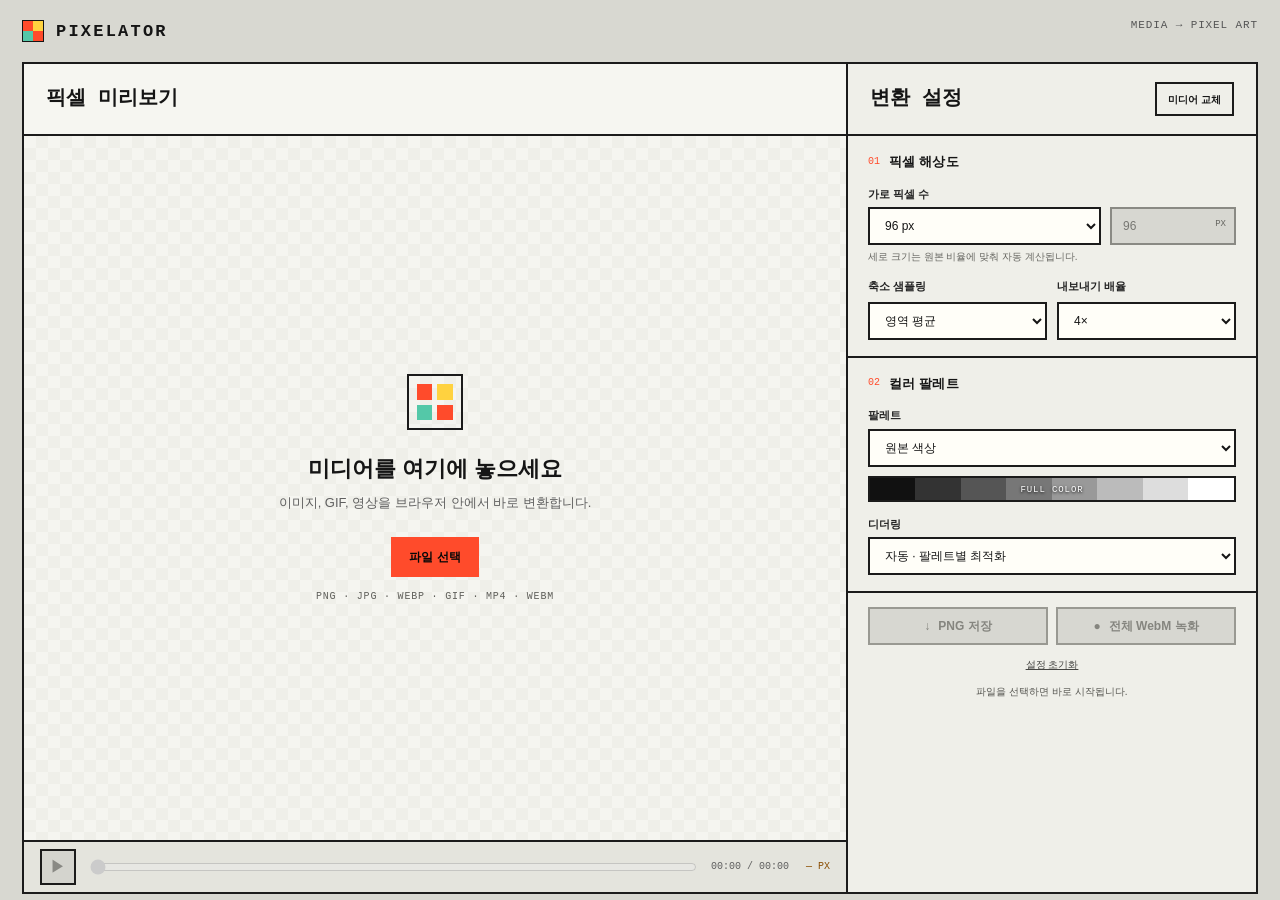
==== commit 0f4228d7: "Bug Fixes and Added new feature - Fixed GIFs not playing - Added outline settings for transparent m" ====
--- a/index.html
+++ b/index.html
@@ -26,6 +26,7 @@
 }
 
 * { box-sizing: border-box; }
+[hidden] { display: none !important; }
 
 html { min-width: 320px; background: var(--bg); }
 
@@ -137,7 +138,6 @@
   object-fit: contain;
   image-rendering: pixelated;
   image-rendering: crisp-edges;
-  outline: 2px solid #1b1b1b;
   box-shadow: none;
 }
 
@@ -212,7 +212,7 @@
 .field-spaced { margin-top: 18px; }
 .field-help { margin: 7px 0 0; color: #666661; font-size: 10px; }
 
-select, input[type="number"], textarea {
+select, input[type="number"], input[type="color"], textarea {
   min-width: 0;
   width: 100%;
   color: var(--ink);
@@ -223,6 +223,9 @@
   transition: none;
 }
 select, input[type="number"] { height: 40px; padding: 0 11px; font-size: 12px; }
+input[type="color"] { height: 40px; padding: 3px; cursor: pointer; }
+input[type="color"]::-webkit-color-swatch-wrapper { padding: 0; }
+input[type="color"]::-webkit-color-swatch { border: 0; }
 textarea { resize: vertical; min-height: 68px; padding: 10px 11px; font: 11px/1.6 var(--mono); }
 select:focus, input:focus, textarea:focus { border-color: var(--accent); box-shadow: none; outline: 1px dashed var(--ink); outline-offset: 2px; }
 select:disabled, input:disabled { color: #777772; background: #d7d7d1; border-color: #8a8a84; }
@@ -234,6 +237,8 @@
 .number-unit span { position: absolute; right: 10px; top: 14px; color: #666661; font: 9px/1 var(--mono); pointer-events: none; }
 .two-columns { display: grid; grid-template-columns: repeat(2, minmax(0, 1fr)); gap: 10px; margin-top: 18px; }
 .two-columns .field-label { margin-bottom: 7px; }
+.outline-controls { display: grid; grid-template-columns: minmax(0, 1fr) 44px 68px; gap: 6px; }
+.outline-controls > * { min-width: 0; }
 
 .palette-strip { display: flex; height: 28px; margin-top: 10px; overflow: hidden; border: 2px solid var(--line); border-radius: 0; background: linear-gradient(90deg, #111 0 12.5%, #333 12.5% 25%, #555 25% 37.5%, #777 37.5% 50%, #999 50% 62.5%, #bbb 62.5% 75%, #ddd 75% 87.5%, #fff 87.5%); }
 .palette-strip span { min-width: 3px; flex: 1; }
@@ -312,6 +317,9 @@
   .control-header .button { min-height: 30px; }
   .control-section { padding: 8px 16px; }
   .compact-section { padding-bottom: 7px; }
+  .conditional-sections { display: grid; grid-template-columns: repeat(auto-fit, minmax(190px, 1fr)); }
+  .conditional-sections .control-section { padding-left: 10px; padding-right: 10px; }
+  .conditional-sections .control-section:not([hidden]) + .control-section:not([hidden]) { border-left: 2px solid var(--line); }
   .section-title { gap: 7px; margin-bottom: 6px; }
   .section-title h3 { font-size: 12px; }
   .field-label { margin-bottom: 2px; font-size: 10px; }
@@ -319,6 +327,7 @@
   .field-help { margin-top: 2px; font-size: 9px; line-height: 1.3; }
 
   select, input[type="number"] { height: 32px; padding: 0 9px; font-size: 11px; }
+  input[type="color"] { height: 32px; }
   textarea { min-height: 44px; padding: 6px 9px; }
   .input-row { grid-template-columns: minmax(0, 1fr) 112px; gap: 7px; }
   .number-unit span { top: 11px; }
@@ -349,6 +358,7 @@
   .control-header .button { min-height: 34px; }
   .control-section { padding: 16px 20px; }
   .compact-section { padding-bottom: 14px; }
+  .conditional-sections .control-section { padding-left: 12px; padding-right: 12px; }
   .section-title { gap: 9px; margin-bottom: 14px; }
   .section-title h3 { font-size: 13px; }
   .field-label { margin-bottom: 5px; font-size: 11px; }
@@ -356,6 +366,7 @@
   .field-help { margin-top: 5px; font-size: 10px; line-height: 1.4; }
 
   select, input[type="number"] { height: 38px; padding: 0 11px; font-size: 12px; }
+  input[type="color"] { height: 38px; }
   textarea { min-height: 60px; padding: 8px 10px; }
   .input-row { grid-template-columns: minmax(0, 1fr) 126px; gap: 9px; }
   .number-unit span { top: 13px; }
@@ -537,21 +548,51 @@
             </select>
           </section>
 
-          <section class="control-section compact-section">
-            <div class="section-title">
-              <span class="step-number">03</span>
-              <h3>애니메이션</h3>
-            </div>
-            <label>
-              <span class="field-label">처리 FPS</span>
-              <select id="renderFps">
-                <option value="12">12 FPS</option>
-                <option value="24" selected>24 FPS</option>
-                <option value="30">30 FPS</option>
-              </select>
-            </label>
-            <p class="field-help">GIF는 한 반복 주기, 영상은 전체 길이를 처음부터 녹화합니다. 실제 길이만큼 시간이 걸리며 오디오는 포함하지 않습니다.</p>
-          </section>
+          <div class="conditional-sections">
+            <section class="control-section compact-section" id="outlineSection" hidden>
+              <div class="section-title">
+                <span class="step-number">03</span>
+                <h3>테두리</h3>
+              </div>
+              <div class="outline-controls">
+                <label>
+                  <span class="field-label">색상</span>
+                  <select id="outlineColorMode">
+                    <option value="theme" selected>테마 자동</option>
+                    <option value="custom">직접 선택</option>
+                  </select>
+                </label>
+                <label>
+                  <span class="field-label">직접 선택</span>
+                  <input id="outlineColor" type="color" value="#151515" aria-label="테두리 색상" disabled>
+                </label>
+                <label>
+                  <span class="field-label">두께</span>
+                  <div class="number-unit">
+                    <input id="outlineThickness" type="number" min="0" max="8" step="1" value="1">
+                    <span>PX</span>
+                  </div>
+                </label>
+              </div>
+              <p class="field-help">투명 영역과 맞닿은 바깥쪽에 적용합니다. 0은 테두리 없음입니다.</p>
+            </section>
+
+            <section class="control-section compact-section" id="animationSection" hidden>
+              <div class="section-title">
+                <span class="step-number">03</span>
+                <h3>애니메이션</h3>
+              </div>
+              <label>
+                <span class="field-label">처리 FPS</span>
+                <select id="renderFps">
+                  <option value="12">12 FPS</option>
+                  <option value="24" selected>24 FPS</option>
+                  <option value="30">30 FPS</option>
+                </select>
+              </label>
+              <p class="field-help">GIF와 영상의 실제 길이만큼 처리합니다. 오디오는 포함하지 않습니다.</p>
+            </section>
+          </div>
         </fieldset>
 
         <div class="actions">
@@ -584,6 +625,9 @@
     palette: "original",
     customPalette: "#17111A #F7F1E3 #FF5252 #33D9B2 #34ACE0",
     dither: "auto",
+    outlineColorMode: "theme",
+    outlineColor: "#151515",
+    outlineThickness: 1,
     fps: 24
   });
 
@@ -662,6 +706,7 @@
   }
 
   P.PALETTES = PALETTES;
+  P.hexToRgb = hexToRgb;
   P.parseCustomPalette = parseCustomPalette;
   P.getPalette = getPalette;
   P.getPaletteHex = getPaletteHex;
@@ -696,6 +741,111 @@
 
   P.rgbToOklab = rgbToOklab;
   P.rgbToHex = rgbToHex;
+})(window.Pixelator = window.Pixelator || {});
+
+// ---- outline.js ----
+(function (P) {
+  "use strict";
+
+  function hasTransparency(imageData) {
+    const data = imageData.data;
+    for (let index = 3; index < data.length; index += 4) {
+      if (data[index] < 255) return true;
+    }
+    return false;
+  }
+
+  function buildOutlinedPixels(imageData, width, height, color, requestedThickness) {
+    const thickness = Math.max(0, Math.min(8, Math.round(Number(requestedThickness) || 0)));
+    if (!thickness) {
+      return { data: new Uint8ClampedArray(imageData.data), width, height };
+    }
+
+    const outputWidth = width + thickness * 2;
+    const outputHeight = height + thickness * 2;
+    const sourceMask = new Uint8Array(outputWidth * outputHeight);
+    let expandedMask = new Uint8Array(outputWidth * outputHeight);
+
+    for (let y = 0; y < height; y += 1) {
+      for (let x = 0; x < width; x += 1) {
+        const sourceIndex = (y * width + x) * 4;
+        const targetPixel = (y + thickness) * outputWidth + x + thickness;
+        if (imageData.data[sourceIndex + 3] > 0) {
+          sourceMask[targetPixel] = 1;
+          expandedMask[targetPixel] = 1;
+        }
+      }
+    }
+
+    for (let pass = 0; pass < thickness; pass += 1) {
+      const nextMask = expandedMask.slice();
+      for (let y = 0; y < outputHeight; y += 1) {
+        for (let x = 0; x < outputWidth; x += 1) {
+          const pixel = y * outputWidth + x;
+          if (!expandedMask[pixel]) continue;
+          for (let offsetY = -1; offsetY <= 1; offsetY += 1) {
+            const nextY = y + offsetY;
+            if (nextY < 0 || nextY >= outputHeight) continue;
+            for (let offsetX = -1; offsetX <= 1; offsetX += 1) {
+              const nextX = x + offsetX;
+              if (nextX >= 0 && nextX < outputWidth) nextMask[nextY * outputWidth + nextX] = 1;
+            }
+          }
+        }
+      }
+      expandedMask = nextMask;
+    }
+
+    const output = new Uint8ClampedArray(outputWidth * outputHeight * 4);
+    for (let pixel = 0; pixel < expandedMask.length; pixel += 1) {
+      if (!expandedMask[pixel] || sourceMask[pixel]) continue;
+      const targetIndex = pixel * 4;
+      output[targetIndex] = color[0];
+      output[targetIndex + 1] = color[1];
+      output[targetIndex + 2] = color[2];
+      output[targetIndex + 3] = 255;
+    }
+
+    for (let y = 0; y < height; y += 1) {
+      for (let x = 0; x < width; x += 1) {
+        const sourceIndex = (y * width + x) * 4;
+        const targetIndex = ((y + thickness) * outputWidth + x + thickness) * 4;
+        const alpha = imageData.data[sourceIndex + 3] / 255;
+        if (!alpha) continue;
+        const inverseAlpha = 1 - alpha;
+        output[targetIndex] = Math.round(imageData.data[sourceIndex] * alpha + color[0] * inverseAlpha);
+        output[targetIndex + 1] = Math.round(imageData.data[sourceIndex + 1] * alpha + color[1] * inverseAlpha);
+        output[targetIndex + 2] = Math.round(imageData.data[sourceIndex + 2] * alpha + color[2] * inverseAlpha);
+        output[targetIndex + 3] = 255;
+      }
+    }
+
+    return { data: output, width: outputWidth, height: outputHeight };
+  }
+
+  function drawPixelOutline(context, source, width, height, color, requestedThickness) {
+    const thickness = Math.max(0, Math.min(8, Math.round(Number(requestedThickness) || 0)));
+    context.save();
+    context.imageSmoothingEnabled = false;
+    context.globalCompositeOperation = "source-over";
+
+    for (let offsetY = -thickness; offsetY <= thickness; offsetY += 1) {
+      for (let offsetX = -thickness; offsetX <= thickness; offsetX += 1) {
+        context.drawImage(source, thickness + offsetX, thickness + offsetY, width, height);
+      }
+    }
+
+    context.globalCompositeOperation = "source-in";
+    context.fillStyle = "rgb(" + color[0] + ", " + color[1] + ", " + color[2] + ")";
+    context.fillRect(0, 0, width + thickness * 2, height + thickness * 2);
+    context.globalCompositeOperation = "source-over";
+    context.drawImage(source, thickness, thickness, width, height);
+    context.restore();
+  }
+
+  P.hasTransparency = hasTransparency;
+  P.buildOutlinedPixels = buildOutlinedPixels;
+  P.drawPixelOutline = drawPixelOutline;
 })(window.Pixelator = window.Pixelator || {});
 
 // ---- pixelate.js ----
@@ -1007,45 +1157,171 @@
   P.extractAdaptivePalette = extractAdaptivePalette;
 })(window.Pixelator = window.Pixelator || {});
 
-// ---- gif-metadata.js ----
+// ---- gif-decoder.js ----
 (function (P) {
   "use strict";
 
-  const DEFAULT_FRAME_DELAY_CS = 10;
+  const DEFAULT_DELAY_MS = 100;
+  const MAX_CANVAS_PIXELS = 16_777_216;
+  const MAX_FRAME_PIXELS = 128_000_000;
 
   function readUint16(bytes, offset) {
     return bytes[offset] | (bytes[offset + 1] << 8);
   }
 
-  function skipSubBlocks(bytes, start) {
+  function readColorTable(bytes, offset, size) {
+    if (offset + size * 3 > bytes.length) throw new Error("GIF 색상표가 손상되었습니다.");
+    const colors = new Array(size);
+    for (let index = 0; index < size; index += 1) {
+      const cursor = offset + index * 3;
+      colors[index] = [bytes[cursor], bytes[cursor + 1], bytes[cursor + 2]];
+    }
+    return { colors, offset: offset + size * 3 };
+  }
+
+  function readSubBlocks(bytes, start) {
+    const chunks = [];
+    let total = 0;
     let offset = start;
     while (offset < bytes.length) {
       const size = bytes[offset];
       offset += 1;
-      if (size === 0) return offset;
+      if (size === 0) break;
+      if (offset + size > bytes.length) throw new Error("GIF 데이터 블록이 손상되었습니다.");
+      chunks.push(bytes.subarray(offset, offset + size));
+      total += size;
       offset += size;
     }
-    return bytes.length;
-  }
-
-  function normalizeDelay(delayCs) {
-    return delayCs <= 1 ? DEFAULT_FRAME_DELAY_CS : delayCs;
-  }
-
-  function parseGifMetadata(arrayBuffer) {
+    const data = new Uint8Array(total);
+    let cursor = 0;
+    for (const chunk of chunks) {
+      data.set(chunk, cursor);
+      cursor += chunk.length;
+    }
+    return { data, offset };
+  }
+
+  function decodeLzw(minCodeSize, data, pixelCount) {
+    if (minCodeSize < 2 || minCodeSize > 8) throw new Error("지원되지 않는 GIF LZW 코드 크기입니다.");
+    const clearCode = 1 << minCodeSize;
+    const endCode = clearCode + 1;
+    const prefix = new Uint16Array(4096);
+    const suffix = new Uint8Array(4096);
+    const stack = new Uint8Array(4097);
+    const pixels = new Uint8Array(pixelCount);
+    for (let index = 0; index < clearCode; index += 1) suffix[index] = index;
+
+    let available = clearCode + 2;
+    let oldCode = -1;
+    let codeSize = minCodeSize + 1;
+    let codeMask = (1 << codeSize) - 1;
+    let datum = 0;
+    let bits = 0;
+    let dataIndex = 0;
+    let pixelIndex = 0;
+    let stackSize = 0;
+    let first = 0;
+
+    while (pixelIndex < pixelCount) {
+      if (stackSize === 0) {
+        while (bits < codeSize) {
+          if (dataIndex >= data.length) return pixels;
+          datum |= data[dataIndex] << bits;
+          bits += 8;
+          dataIndex += 1;
+        }
+
+        let code = datum & codeMask;
+        datum >>>= codeSize;
+        bits -= codeSize;
+        if (code === clearCode) {
+          codeSize = minCodeSize + 1;
+          codeMask = (1 << codeSize) - 1;
+          available = clearCode + 2;
+          oldCode = -1;
+          continue;
+        }
+        if (code === endCode) break;
+        if (oldCode < 0) {
+          pixels[pixelIndex] = suffix[code];
+          pixelIndex += 1;
+          first = code;
+          oldCode = code;
+          continue;
+        }
+
+        const inputCode = code;
+        if (code >= available) {
+          stack[stackSize] = first;
+          stackSize += 1;
+          code = oldCode;
+        }
+        let guard = 0;
+        while (code >= clearCode && guard < 4096) {
+          stack[stackSize] = suffix[code];
+          stackSize += 1;
+          code = prefix[code];
+          guard += 1;
+        }
+        first = suffix[code];
+        stack[stackSize] = first;
+        stackSize += 1;
+
+        if (available < 4096) {
+          prefix[available] = oldCode;
+          suffix[available] = first;
+          available += 1;
+          if ((available & codeMask) === 0 && available < 4096) {
+            codeSize += 1;
+            codeMask = (1 << codeSize) - 1;
+          }
+        }
+        oldCode = inputCode;
+      }
+
+      stackSize -= 1;
+      pixels[pixelIndex] = stack[stackSize];
+      pixelIndex += 1;
+    }
+    return pixels;
+  }
+
+  function deinterlace(indices, width, height) {
+    const result = new Uint8Array(indices.length);
+    const starts = [0, 4, 2, 1];
+    const steps = [8, 8, 4, 2];
+    let sourceRow = 0;
+    for (let pass = 0; pass < 4; pass += 1) {
+      for (let targetRow = starts[pass]; targetRow < height; targetRow += steps[pass]) {
+        result.set(indices.subarray(sourceRow * width, (sourceRow + 1) * width), targetRow * width);
+        sourceRow += 1;
+      }
+    }
+    return result;
+  }
+
+  function decodeGif(arrayBuffer) {
     const bytes = new Uint8Array(arrayBuffer);
     if (bytes.length < 13) throw new Error("GIF 헤더가 너무 짧습니다.");
-    const signature = String.fromCharCode(...bytes.slice(0, 6));
+    const signature = String.fromCharCode(...bytes.subarray(0, 6));
     if (signature !== "GIF87a" && signature !== "GIF89a") throw new Error("유효한 GIF 파일이 아닙니다.");
 
-    const logicalScreenPacked = bytes[10];
-    const hasGlobalColorTable = Boolean(logicalScreenPacked & 0x80);
-    const globalColorTableSize = hasGlobalColorTable ? 3 * (2 ** ((logicalScreenPacked & 0x07) + 1)) : 0;
-    let offset = 13 + globalColorTableSize;
-    let pendingDelayCs = null;
-    let durationCs = 0;
-    let frameCount = 0;
-
+    const width = readUint16(bytes, 6);
+    const height = readUint16(bytes, 8);
+    if (!width || !height || width * height > MAX_CANVAS_PIXELS) throw new Error("GIF 해상도가 너무 큽니다.");
+    const screenPacked = bytes[10];
+    const backgroundIndex = bytes[11];
+    let offset = 13;
+    let globalPalette = null;
+    if (screenPacked & 0x80) {
+      const table = readColorTable(bytes, offset, 1 << ((screenPacked & 0x07) + 1));
+      globalPalette = table.colors;
+      offset = table.offset;
+    }
+
+    const frames = [];
+    let totalFramePixels = 0;
+    let graphicControl = { delayMs: DEFAULT_DELAY_MS, disposal: 0, transparentIndex: null };
     while (offset < bytes.length) {
       const marker = bytes[offset];
       if (marker === 0x3b) break;
@@ -1053,44 +1329,201 @@
       if (marker === 0x21) {
         const label = bytes[offset + 1];
         if (label === 0xf9 && bytes[offset + 2] >= 4 && offset + 7 < bytes.length) {
-          pendingDelayCs = normalizeDelay(readUint16(bytes, offset + 4));
+          const packed = bytes[offset + 3];
+          const delayCs = readUint16(bytes, offset + 4);
+          graphicControl = {
+            delayMs: delayCs <= 1 ? DEFAULT_DELAY_MS : delayCs * 10,
+            disposal: (packed >> 2) & 0x07,
+            transparentIndex: packed & 0x01 ? bytes[offset + 6] : null
+          };
           offset += 3 + bytes[offset + 2] + 1;
         } else {
-          offset = skipSubBlocks(bytes, offset + 2);
+          offset = readSubBlocks(bytes, offset + 2).offset;
         }
         continue;
       }
 
       if (marker === 0x2c && offset + 9 < bytes.length) {
-        frameCount += 1;
-        durationCs += pendingDelayCs ?? DEFAULT_FRAME_DELAY_CS;
-        pendingDelayCs = null;
-
+        const left = readUint16(bytes, offset + 1);
+        const top = readUint16(bytes, offset + 3);
+        const frameWidth = readUint16(bytes, offset + 5);
+        const frameHeight = readUint16(bytes, offset + 7);
         const imagePacked = bytes[offset + 9];
-        const hasLocalColorTable = Boolean(imagePacked & 0x80);
-        const localColorTableSize = hasLocalColorTable ? 3 * (2 ** ((imagePacked & 0x07) + 1)) : 0;
-        offset += 10 + localColorTableSize;
-        if (offset >= bytes.length) break;
+        if (!frameWidth || !frameHeight || left + frameWidth > width || top + frameHeight > height) {
+          throw new Error("GIF 프레임 영역이 손상되었습니다.");
+        }
+        totalFramePixels += frameWidth * frameHeight;
+        if (totalFramePixels > MAX_FRAME_PIXELS) throw new Error("GIF 프레임 데이터가 너무 큽니다.");
+
+        offset += 10;
+        let palette = globalPalette;
+        if (imagePacked & 0x80) {
+          const table = readColorTable(bytes, offset, 1 << ((imagePacked & 0x07) + 1));
+          palette = table.colors;
+          offset = table.offset;
+        }
+        if (!palette) throw new Error("GIF 프레임에 색상표가 없습니다.");
+        const minCodeSize = bytes[offset];
         offset += 1;
-        offset = skipSubBlocks(bytes, offset);
+        const blocks = readSubBlocks(bytes, offset);
+        offset = blocks.offset;
+        let indices = decodeLzw(minCodeSize, blocks.data, frameWidth * frameHeight);
+        if (imagePacked & 0x40) indices = deinterlace(indices, frameWidth, frameHeight);
+        frames.push({
+          left,
+          top,
+          width: frameWidth,
+          height: frameHeight,
+          palette,
+          indices,
+          delayMs: graphicControl.delayMs,
+          disposal: graphicControl.disposal,
+          transparentIndex: graphicControl.transparentIndex
+        });
+        graphicControl = { delayMs: DEFAULT_DELAY_MS, disposal: 0, transparentIndex: null };
         continue;
       }
-
       offset += 1;
     }
 
+    if (!frames.length) throw new Error("GIF에서 표시할 프레임을 찾지 못했습니다.");
+    const transparent = frames.some((frame) => frame.transparentIndex !== null);
+    const backgroundColor = !transparent && globalPalette && globalPalette[backgroundIndex]
+      ? [...globalPalette[backgroundIndex], 255]
+      : [0, 0, 0, 0];
     return {
-      duration: frameCount ? durationCs / 100 : 0,
-      frameCount
+      width,
+      height,
+      frames,
+      frameCount: frames.length,
+      duration: frames.reduce((total, frame) => total + frame.delayMs, 0) / 1000,
+      hasTransparency: transparent,
+      backgroundColor
     };
   }
 
-  async function readGifMetadata(file) {
-    return parseGifMetadata(await file.arrayBuffer());
-  }
-
-  P.parseGifMetadata = parseGifMetadata;
-  P.readGifMetadata = readGifMetadata;
+  class GifPlayer {
+    constructor(decoded) {
+      this.width = decoded.width;
+      this.height = decoded.height;
+      this.frames = decoded.frames;
+      this.duration = decoded.duration;
+      this.frameCount = decoded.frameCount;
+      this.hasTransparency = decoded.hasTransparency;
+      this.backgroundColor = decoded.backgroundColor;
+      this.canvas = document.createElement("canvas");
+      this.canvas.width = this.width;
+      this.canvas.height = this.height;
+      this.context = this.canvas.getContext("2d", { alpha: true });
+      this.imageData = this.context.createImageData(this.width, this.height);
+      this.screen = new Uint8ClampedArray(this.width * this.height * 4);
+      this.currentIndex = 0;
+      this.previousFrame = null;
+      this.previousRestore = null;
+      this.playing = false;
+      this.timer = 0;
+      this.renderFrame(0);
+    }
+
+    static async fromFile(file) {
+      return new GifPlayer(decodeGif(await file.arrayBuffer()));
+    }
+
+    fillScreen(color) {
+      for (let index = 0; index < this.screen.length; index += 4) {
+        this.screen[index] = color[0];
+        this.screen[index + 1] = color[1];
+        this.screen[index + 2] = color[2];
+        this.screen[index + 3] = color[3];
+      }
+    }
+
+    clearFrameArea(frame) {
+      for (let y = 0; y < frame.height; y += 1) {
+        for (let x = 0; x < frame.width; x += 1) {
+          const target = ((frame.top + y) * this.width + frame.left + x) * 4;
+          this.screen[target] = this.backgroundColor[0];
+          this.screen[target + 1] = this.backgroundColor[1];
+          this.screen[target + 2] = this.backgroundColor[2];
+          this.screen[target + 3] = this.backgroundColor[3];
+        }
+      }
+    }
+
+    resetScreen() {
+      this.fillScreen(this.backgroundColor);
+      this.previousFrame = null;
+      this.previousRestore = null;
+    }
+
+    renderFrame(index) {
+      if (index === 0) this.resetScreen();
+      else if (this.previousFrame) {
+        if (this.previousFrame.disposal === 2) this.clearFrameArea(this.previousFrame);
+        else if (this.previousFrame.disposal === 3 && this.previousRestore) this.screen.set(this.previousRestore);
+      }
+
+      const frame = this.frames[index];
+      const restore = frame.disposal === 3 ? this.screen.slice() : null;
+      for (let y = 0; y < frame.height; y += 1) {
+        for (let x = 0; x < frame.width; x += 1) {
+          const source = y * frame.width + x;
+          const colorIndex = frame.indices[source];
+          if (colorIndex === frame.transparentIndex) continue;
+          const color = frame.palette[colorIndex];
+          if (!color) continue;
+          const target = ((frame.top + y) * this.width + frame.left + x) * 4;
+          this.screen[target] = color[0];
+          this.screen[target + 1] = color[1];
+          this.screen[target + 2] = color[2];
+          this.screen[target + 3] = 255;
+        }
+      }
+      this.imageData.data.set(this.screen);
+      this.context.putImageData(this.imageData, 0, 0);
+      this.currentIndex = index;
+      this.previousFrame = frame;
+      this.previousRestore = restore;
+    }
+
+    scheduleNext() {
+      if (!this.playing) return;
+      const delay = this.frames[this.currentIndex].delayMs;
+      this.timer = window.setTimeout(() => {
+        if (!this.playing) return;
+        this.renderFrame((this.currentIndex + 1) % this.frames.length);
+        this.scheduleNext();
+      }, delay);
+    }
+
+    play() {
+      if (this.playing) return;
+      this.playing = true;
+      this.scheduleNext();
+    }
+
+    pause() {
+      this.playing = false;
+      window.clearTimeout(this.timer);
+      this.timer = 0;
+    }
+
+    restart() {
+      this.pause();
+      this.renderFrame(0);
+    }
+
+    dispose() {
+      this.pause();
+      this.canvas.width = 0;
+      this.canvas.height = 0;
+      this.frames = [];
+      this.screen = new Uint8ClampedArray(0);
+    }
+  }
+
+  P.decodeGif = decodeGif;
+  P.GifPlayer = GifPlayer;
 })(window.Pixelator = window.Pixelator || {});
 
 // ---- media.js ----
@@ -1108,15 +1541,18 @@
       this.objectUrl = null;
       this.info = null;
       this.playing = false;
+      this.gifPlayer = null;
     }
 
     dispose() {
+      if (this.gifPlayer) this.gifPlayer.dispose();
       if (this.element && this.element.tagName === "VIDEO") {
         this.element.pause();
         this.element.removeAttribute("src");
         this.element.load();
       }
       if (this.objectUrl) URL.revokeObjectURL(this.objectUrl);
+      this.gifPlayer = null;
       this.element = null;
       this.objectUrl = null;
       this.info = null;
@@ -1129,34 +1565,50 @@
       }
       this.dispose();
       this.objectUrl = URL.createObjectURL(file);
-      return file.type.startsWith("video/") ? this.loadVideo(file) : this.loadImage(file);
+      if (file.type.startsWith("video/")) return this.loadVideo(file);
+      if (file.type === "image/gif" || /\.gif$/i.test(file.name)) return this.loadGif(file);
+      return this.loadImage(file);
+    }
+
+    async loadGif(file) {
+      try {
+        this.gifPlayer = await P.GifPlayer.fromFile(file);
+      } catch (error) {
+        throw new Error("GIF 프레임을 해석하지 못했습니다: " + error.message);
+      }
+      this.element = this.gifPlayer.canvas;
+      this.playing = true;
+      this.info = {
+        file,
+        name: file.name,
+        kind: "gif",
+        dynamic: true,
+        width: this.gifPlayer.width,
+        height: this.gifPlayer.height,
+        duration: this.gifPlayer.duration,
+        frameCount: this.gifPlayer.frameCount,
+        hasTransparency: this.gifPlayer.hasTransparency
+      };
+      this.gifPlayer.play();
+      emit(this, "loaded", this.info);
+      return this.info;
     }
 
     loadImage(file) {
       return new Promise((resolve, reject) => {
         const image = new Image();
         image.decoding = "async";
-        image.onload = async () => {
-          const dynamic = file.type === "image/gif" || /\.gif$/i.test(file.name);
-          let gifMetadata = { duration: 0, frameCount: 0 };
-          if (dynamic) {
-            try {
-              gifMetadata = await P.readGifMetadata(file);
-            } catch (error) {
-              console.warn("GIF metadata could not be read", error);
-            }
-          }
+        image.onload = () => {
           this.element = image;
-          this.playing = dynamic;
+          this.playing = false;
           this.info = {
             file,
             name: file.name,
-            kind: dynamic ? "gif" : "image",
-            dynamic,
+            kind: "image",
+            dynamic: false,
             width: image.naturalWidth,
             height: image.naturalHeight,
-            duration: gifMetadata.duration,
-            frameCount: gifMetadata.frameCount
+            duration: 0
           };
           emit(this, "loaded", this.info);
           resolve(this.info);
@@ -1172,7 +1624,7 @@
         video.preload = "auto";
         video.playsInline = true;
         video.muted = true;
-        video.addEventListener("loadedmetadata", () => {
+        video.addEventListener("loadeddata", () => {
           this.element = video;
           this.playing = false;
           this.info = {
@@ -1209,6 +1661,7 @@
       if (!this.info || !this.info.dynamic) return;
       if (this.info.kind === "video") await this.element.play();
       else {
+        this.gifPlayer.play();
         this.playing = true;
         emit(this, "playback", { playing: true });
       }
@@ -1218,6 +1671,7 @@
       if (!this.info || !this.info.dynamic) return;
       if (this.info.kind === "video") this.element.pause();
       else {
+        this.gifPlayer.pause();
         this.playing = false;
         emit(this, "playback", { playing: false });
       }
@@ -1258,27 +1712,16 @@
       });
     }
 
-    loadFreshGifFrame() {
-      return new Promise((resolve, reject) => {
-        const image = new Image();
-        image.decoding = "async";
-        image.onload = () => {
-          this.element = image;
-          emit(this, "framechange", { current: 0, duration: this.info.duration });
-          resolve();
-        };
-        image.onerror = () => reject(new Error("GIF를 처음부터 다시 불러오지 못했습니다."));
-        image.src = this.objectUrl;
-      });
-    }
-
     async prepareFullRecording() {
       if (!this.info || !this.info.dynamic || !this.info.duration) {
         throw new Error("미디어의 전체 재생 길이를 확인할 수 없습니다.");
       }
       this.pause();
       if (this.info.kind === "video") await this.seekTo(0);
-      else await this.loadFreshGifFrame();
+      else {
+        this.gifPlayer.restart();
+        emit(this, "framechange", { current: 0, duration: this.info.duration });
+      }
     }
 
     waitForVideoEnd() {
@@ -1330,9 +1773,15 @@
       this.boundTick = this.tick.bind(this);
 
       this.adaptivePaletteCache = null;
+      this.transparencyState = null;
+      this.transparencyChecks = 0;
       state.addEventListener("configchange", () => this.requestRender());
-      media.addEventListener("loaded", () => {
+      media.addEventListener("loaded", (event) => {
         this.adaptivePaletteCache = null;
+        this.transparencyChecks = 0;
+        this.transparencyState = typeof event.detail.hasTransparency === "boolean"
+          ? event.detail.hasTransparency
+          : null;
         this.requestRender();
       });
       media.addEventListener("framechange", () => this.requestRender());
@@ -1345,6 +1794,12 @@
     }
 
     requestRender() { this.dirty = true; }
+
+    setTransparency(hasTransparency) {
+      if (this.transparencyState === hasTransparency) return;
+      this.transparencyState = hasTransparency;
+      this.dispatchEvent(new CustomEvent("transparencychange", { detail: { hasTransparency } }));
+    }
 
     tick(timestamp) {
       if (!this.running) return;
@@ -1379,11 +1834,6 @@
         lowWidth = Math.max(1, Math.round(lowWidth / oversizedRatio));
         lowHeight = Math.max(1, Math.round(lowHeight / oversizedRatio));
       }
-      const requestedScale = Math.max(1, Math.min(8, Math.round(config.outputScale)));
-      const safeScale = Math.max(1, Math.floor(maxOutputDimension / Math.max(lowWidth, lowHeight)));
-      const scale = Math.min(requestedScale, safeScale);
-      const outputWidth = lowWidth * scale;
-      const outputHeight = lowHeight * scale;
 
       if (this.workCanvas.width !== lowWidth || this.workCanvas.height !== lowHeight) {
         this.workCanvas.width = lowWidth;
@@ -1409,22 +1859,53 @@
         }
         palette = this.adaptivePaletteCache.colors;
       }
+
+      const videoFrameReady = info.kind !== "video" || source.readyState >= 2;
+      const shouldInspectTransparency = videoFrameReady && (this.transparencyState === null || (
+        info.kind === "video" && this.transparencyState === false && this.transparencyChecks < 30
+      ));
+      if (shouldInspectTransparency) {
+        imageData = imageData || this.workContext.getImageData(0, 0, lowWidth, lowHeight);
+        this.transparencyChecks += 1;
+        const detected = P.hasTransparency(imageData);
+        if (detected || this.transparencyState === null) this.setTransparency(detected);
+      }
+      const sourceHasTransparency = this.transparencyState === true;
+
       if (palette && palette.length >= 2) {
         imageData = imageData || this.workContext.getImageData(0, 0, lowWidth, lowHeight);
         P.applyPalette(imageData, lowWidth, lowHeight, palette, config.dither);
         this.workContext.putImageData(imageData, 0, 0);
       }
 
+      const outlineThickness = sourceHasTransparency
+        ? Math.max(0, Math.min(8, Math.round(Number(config.outlineThickness) || 0)))
+        : 0;
+      const requestedScale = Math.max(1, Math.min(8, Math.round(config.outputScale)));
+      const safeScale = Math.max(1, Math.floor((maxOutputDimension - outlineThickness * 2) / Math.max(lowWidth, lowHeight)));
+      const scale = Math.min(requestedScale, safeScale);
+      const baseWidth = lowWidth * scale;
+      const baseHeight = lowHeight * scale;
+      const outputWidth = baseWidth + outlineThickness * 2;
+      const outputHeight = baseHeight + outlineThickness * 2;
+
       if (this.canvas.width !== outputWidth || this.canvas.height !== outputHeight) {
         this.canvas.width = outputWidth;
         this.canvas.height = outputHeight;
       }
       this.context.clearRect(0, 0, outputWidth, outputHeight);
       this.context.imageSmoothingEnabled = false;
-      this.context.drawImage(this.workCanvas, 0, 0, outputWidth, outputHeight);
+      if (outlineThickness > 0) {
+        const themeColor = getComputedStyle(document.documentElement).getPropertyValue("--ink").trim();
+        const outlineColor = P.hexToRgb(config.outlineColorMode === "custom" ? config.outlineColor : themeColor) || [21, 21, 21];
+        P.drawPixelOutline(this.context, this.workCanvas, baseWidth, baseHeight, outlineColor, outlineThickness);
+      } else {
+        this.context.drawImage(this.workCanvas, 0, 0, baseWidth, baseHeight);
+      }
       this.dispatchEvent(new CustomEvent("rendered", {
         detail: {
           lowWidth, lowHeight, outputWidth, outputHeight, scale, requestedScale,
+          outlineThickness,
           paletteColors: palette ? palette.map(P.rgbToHex) : []
         }
       }));
@@ -1564,12 +2045,15 @@
         customWidth: byId("customWidth"), samplingMode: byId("samplingMode"), outputScale: byId("outputScale"),
         paletteSelect: byId("paletteSelect"), paletteStrip: byId("paletteStrip"), customPaletteBox: byId("customPaletteBox"),
         customPalette: byId("customPalette"), paletteHelp: byId("paletteHelp"), ditherMode: byId("ditherMode"),
-        renderFps: byId("renderFps"), downloadPng: byId("downloadPng"),
+        outlineSection: byId("outlineSection"), animationSection: byId("animationSection"),
+        outlineColorMode: byId("outlineColorMode"), outlineColor: byId("outlineColor"),
+        outlineThickness: byId("outlineThickness"), renderFps: byId("renderFps"), downloadPng: byId("downloadPng"),
         recordWebm: byId("recordWebm"), resetSettings: byId("resetSettings"), settingsFieldset: byId("settingsFieldset"),
         statusMessage: byId("statusMessage"), recordProgress: byId("recordProgress"), recordProgressBar: byId("recordProgressBar")
       };
       this.bindEvents();
       this.writeConfig(state.config);
+      this.updateSectionNumbers();
     }
 
     bindEvents() {
@@ -1590,9 +2074,13 @@
         if (r.resolutionPreset.value !== "custom") r.customWidth.value = r.resolutionPreset.value;
         this.readConfig();
       });
-      [r.customWidth, r.customPalette].forEach((element) => element.addEventListener("input", () => this.readConfig()));
+      [r.customWidth, r.customPalette, r.outlineColor, r.outlineThickness].forEach((element) => element.addEventListener("input", () => this.readConfig()));
       [r.samplingMode, r.outputScale, r.paletteSelect, r.ditherMode, r.renderFps].forEach((element) => {
         element.addEventListener("change", () => this.readConfig());
+      });
+      r.outlineColorMode.addEventListener("change", () => {
+        this.updateOutlineUI();
+        this.readConfig();
       });
       r.paletteSelect.addEventListener("change", () => this.updatePaletteUI());
       r.playButton.addEventListener("click", () => this.media.toggle().catch((error) => this.setStatus(error.message, "error")));
@@ -1609,6 +2097,10 @@
       this.media.addEventListener("playback", (event) => this.updatePlayback(event.detail.playing));
       this.media.addEventListener("timeupdate", (event) => this.updateTimeline(event.detail));
       this.renderer.addEventListener("rendered", (event) => this.onRendered(event.detail));
+      this.renderer.addEventListener("transparencychange", (event) => {
+        this.refs.outlineSection.hidden = !event.detail.hasTransparency;
+        this.updateSectionNumbers();
+      });
       this.renderer.addEventListener("rendererror", (event) => this.setStatus("렌더링 오류: " + event.detail.message, "error"));
     }
 
@@ -1642,6 +2134,9 @@
       r.playButton.disabled = !info.dynamic;
       r.timeline.disabled = info.kind !== "video";
       r.timeline.value = "0";
+      r.animationSection.hidden = !info.dynamic;
+      r.outlineSection.hidden = info.hasTransparency !== true;
+      this.updateSectionNumbers();
       this.updatePlayback(this.media.playing);
       this.updateTimeline({ current: 0, duration: info.duration });
       if (info.dynamic && !info.duration) this.setStatus("재생 길이를 읽지 못해 전체 WebM 녹화를 사용할 수 없습니다.", "error");
@@ -1674,6 +2169,9 @@
         palette: r.paletteSelect.value,
         customPalette: r.customPalette.value,
         dither: r.ditherMode.value,
+        outlineColorMode: r.outlineColorMode.value,
+        outlineColor: r.outlineColor.value,
+        outlineThickness: Math.max(0, Math.min(8, Math.round(Number(r.outlineThickness.value) || 0))),
         fps: Number(r.renderFps.value)
       });
       this.updatePaletteUI();
@@ -1689,8 +2187,24 @@
       r.paletteSelect.value = config.palette;
       r.customPalette.value = config.customPalette;
       r.ditherMode.value = config.dither;
+      r.outlineColorMode.value = config.outlineColorMode;
+      r.outlineColor.value = config.outlineColor;
+      r.outlineThickness.value = String(config.outlineThickness);
       r.renderFps.value = String(config.fps);
       this.updatePaletteUI();
+      this.updateOutlineUI();
+    }
+
+    updateOutlineUI() {
+      this.refs.outlineColor.disabled = this.refs.outlineColorMode.value !== "custom";
+    }
+
+    updateSectionNumbers() {
+      const sections = [...document.querySelectorAll(".control-section:not([hidden])")];
+      sections.forEach((section, index) => {
+        const number = section.querySelector(".step-number");
+        if (number) number.textContent = String(index + 1).padStart(2, "0");
+      });
     }
 
     updatePaletteUI() {
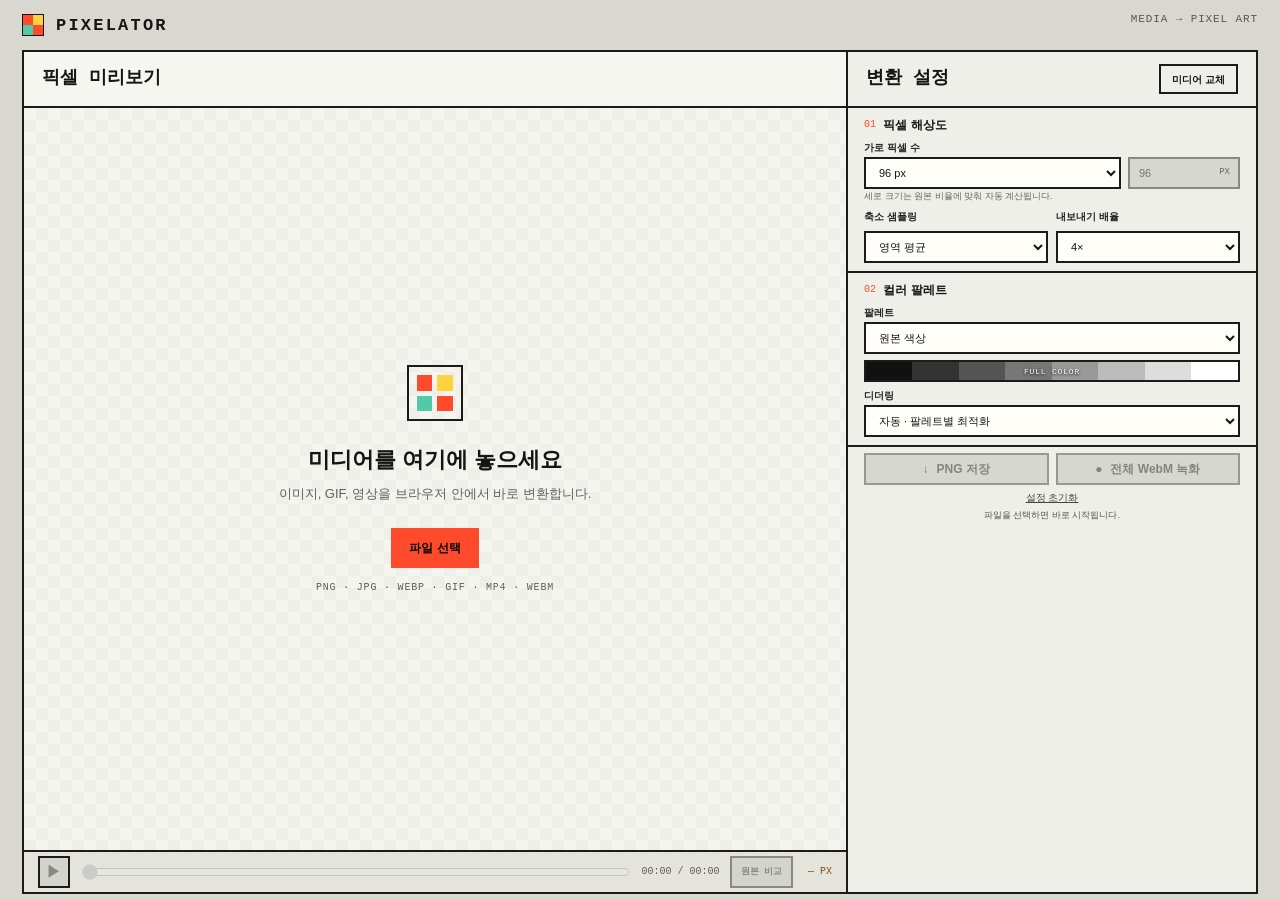
==== commit c04b24dc: "Added some features - Added side by side comparison  - Auto pause when handling a media bar - GIF " ====
--- a/index.html
+++ b/index.html
@@ -130,16 +130,100 @@
   background-position: 0 0, 0 12px, 12px -12px, -12px 0;
 }
 
-#outputCanvas {
-  max-width: 100%;
+.preview-canvases {
+  --compare-position: 50%;
+  position: relative;
+  width: 100%;
+  height: 100%;
+  min-width: 0;
+  min-height: 0;
+  overflow: hidden;
+}
+
+.preview-pane {
+  position: absolute;
+  inset: 0;
+  min-width: 0;
+  min-height: 0;
+  display: grid;
+  place-items: center;
+  overflow: hidden;
+}
+
+.result-pane { z-index: 0; }
+.original-pane {
+  z-index: 1;
+  clip-path: inset(0 calc(100% - var(--compare-position)) 0 0);
+}
+
+.preview-label {
+  position: absolute;
+  z-index: 2;
+  top: 8px;
+  left: 8px;
+  display: none;
+  padding: 3px 6px;
+  color: #fff;
+  background: var(--ink);
+  font: 9px/1 var(--mono);
+  letter-spacing: .08em;
+}
+.result-pane .preview-label { right: 8px; left: auto; }
+.preview-canvases.is-comparing .preview-label { display: block; }
+
+.compare-divider {
+  position: absolute;
+  z-index: 3;
+  top: 0;
+  bottom: 0;
+  left: var(--compare-position);
+  width: 2px;
+  transform: translateX(-1px);
+  background: var(--line);
+  pointer-events: none;
+}
+
+.compare-divider span {
+  position: absolute;
+  top: var(--compare-handle-top, 12px);
+  left: 50%;
+  width: 38px;
+  height: 38px;
+  display: grid;
+  place-items: center;
+  transform: translateX(-50%);
+  color: #fff;
+  background: var(--ink);
+  border: 2px solid #fff;
+  font: 700 16px/1 var(--mono);
+}
+
+.compare-slider {
+  position: absolute;
+  z-index: 4;
+  inset: 0;
+  width: 100%;
+  height: 100%;
+  margin: 0;
+  opacity: 0;
+  cursor: ew-resize;
+}
+
+#outputCanvas, #originalCanvas {
+  max-width: calc(100% - 16px);
   max-height: calc(100vh - 255px);
   width: auto;
   height: auto;
   object-fit: contain;
+}
+
+#outputCanvas {
   image-rendering: pixelated;
   image-rendering: crisp-edges;
   box-shadow: none;
 }
+
+#originalCanvas { image-rendering: auto; }
 
 .empty-state { max-width: 440px; text-align: center; padding: 44px 20px; }
 .empty-state h2 { margin: 22px 0 8px; font-size: 22px; }
@@ -194,6 +278,19 @@
   cursor: pointer;
 }
 .icon-button:disabled { color: #898984; background: #d4d4ce; cursor: not-allowed; }
+.bar-button {
+  height: 32px;
+  padding: 0 9px;
+  color: var(--ink);
+  background: var(--panel-2);
+  border: 2px solid var(--line);
+  border-radius: 0;
+  white-space: nowrap;
+  font: 700 9px/1 var(--mono);
+  cursor: pointer;
+}
+.bar-button[aria-pressed="true"] { color: #fff; background: var(--ink); }
+.bar-button:disabled { color: #898984; background: #d4d4ce; border-color: #898984; cursor: not-allowed; }
 .timeline { min-width: 80px; flex: 1; accent-color: var(--accent); }
 .timecode, .render-stats { color: var(--muted); white-space: nowrap; font: 10px/1 var(--mono); }
 .render-stats { color: #8a4d00; margin-left: 5px; }
@@ -308,7 +405,7 @@
   .file-meta span { font-size: 9px; }
 
   .canvas-stage { min-height: 0; padding: 18px; }
-  #outputCanvas { max-height: calc(100vh - 158px); }
+  #outputCanvas, #originalCanvas { max-height: calc(100vh - 158px); }
   .media-bar { min-height: 42px; padding: 4px 14px; gap: 10px; }
   .icon-button { flex-basis: 32px; height: 32px; }
 
@@ -344,14 +441,14 @@
   .progress { margin: 0 16px 3px; }
 }
 
-@media (min-width: 981px) and (min-height: 900px) {
+@media (min-width: 981px) and (min-height: 920px) {
   .topbar { height: 64px; flex-basis: 64px; }
   .panel-heading, .control-header { min-height: 72px; height: 72px; padding: 14px 22px; }
   .panel-heading h1, .control-header h2 { font-size: 20px; }
   .eyebrow { margin-bottom: 4px; font-size: 10px; }
 
   .canvas-stage { padding: 28px; }
-  #outputCanvas { max-height: calc(100vh - 198px); }
+  #outputCanvas, #originalCanvas { max-height: calc(100vh - 198px); }
   .media-bar { min-height: 50px; padding: 7px 16px; gap: 12px; }
   .icon-button { flex-basis: 36px; height: 36px; }
 
@@ -388,7 +485,7 @@
   .control-panel { border-left: 0; border-top: 2px solid var(--line); }
   .control-header { position: static; }
   .canvas-stage { min-height: 480px; }
-  #outputCanvas { max-height: 58vh; }
+  #outputCanvas, #originalCanvas { max-height: 58vh; }
 }
 
 @media (max-width: 620px) {
@@ -434,7 +531,20 @@
 
         <div class="canvas-stage" id="dropZone">
           <div class="checkerboard" aria-hidden="true"></div>
-          <canvas id="outputCanvas" aria-label="픽셀화 결과" hidden></canvas>
+          <div class="preview-canvases" id="previewCanvases" hidden>
+            <div class="preview-pane original-pane" id="originalPane" hidden>
+              <span class="preview-label">ORIGINAL</span>
+              <canvas id="originalCanvas" aria-label="원본 미디어" hidden></canvas>
+            </div>
+            <div class="preview-pane result-pane">
+              <span class="preview-label">RESULT</span>
+              <canvas id="outputCanvas" aria-label="픽셀화 결과" hidden></canvas>
+            </div>
+            <div class="compare-divider" id="compareDivider" aria-hidden="true" hidden>
+              <span>↔</span>
+            </div>
+            <input class="compare-slider" id="compareSlider" type="range" min="0" max="100" value="50" aria-label="원본과 결과 분할 위치" hidden>
+          </div>
           <div class="empty-state" id="emptyState">
             <div class="empty-icon" aria-hidden="true">
               <span></span><span></span><span></span><span></span>
@@ -453,8 +563,9 @@
           <button class="icon-button" id="playButton" type="button" aria-label="재생" disabled>
             <span id="playIcon" aria-hidden="true">▶</span>
           </button>
-          <input id="timeline" class="timeline" type="range" min="0" max="1000" value="0" aria-label="영상 재생 위치" disabled>
+          <input id="timeline" class="timeline" type="range" min="0" max="1000" value="0" aria-label="미디어 재생 위치" disabled>
           <span class="timecode" id="timecode">00:00 / 00:00</span>
+          <button class="bar-button" id="compareButton" type="button" aria-pressed="false" disabled>원본 비교</button>
           <span class="render-stats" id="renderStats">— PX</span>
         </div>
       </section>
@@ -590,7 +701,7 @@
                   <option value="30">30 FPS</option>
                 </select>
               </label>
-              <p class="field-help">GIF와 영상의 실제 길이만큼 처리합니다. 오디오는 포함하지 않습니다.</p>
+              <p class="field-help">GIF는 빠르게 인코딩하며, 영상은 실제 길이만큼 녹화합니다. 오디오는 포함하지 않습니다.</p>
             </section>
           </div>
         </fieldset>
@@ -1402,8 +1513,9 @@
     };
   }
 
-  class GifPlayer {
+  class GifPlayer extends EventTarget {
     constructor(decoded) {
+      super();
       this.width = decoded.width;
       this.height = decoded.height;
       this.frames = decoded.frames;
@@ -1417,6 +1529,12 @@
       this.context = this.canvas.getContext("2d", { alpha: true });
       this.imageData = this.context.createImageData(this.width, this.height);
       this.screen = new Uint8ClampedArray(this.width * this.height * 4);
+      this.frameStarts = [];
+      let elapsedMs = 0;
+      for (const frame of this.frames) {
+        this.frameStarts.push(elapsedMs / 1000);
+        elapsedMs += frame.delayMs;
+      }
       this.currentIndex = 0;
       this.previousFrame = null;
       this.previousRestore = null;
@@ -1456,7 +1574,7 @@
       this.previousRestore = null;
     }
 
-    renderFrame(index) {
+    renderFrame(index, notify = true) {
       if (index === 0) this.resetScreen();
       else if (this.previousFrame) {
         if (this.previousFrame.disposal === 2) this.clearFrameArea(this.previousFrame);
@@ -1484,6 +1602,32 @@
       this.currentIndex = index;
       this.previousFrame = frame;
       this.previousRestore = restore;
+      if (notify) this.dispatchEvent(new CustomEvent("framechange", { detail: this.timeData() }));
+    }
+
+    timeData() {
+      return {
+        current: this.frameStarts[this.currentIndex] || 0,
+        duration: this.duration,
+        frameIndex: this.currentIndex,
+        frameCount: this.frameCount
+      };
+    }
+
+    seek(seconds) {
+      const wasPlaying = this.playing;
+      this.pause();
+      const target = Math.max(0, Math.min(Math.max(0, this.duration - 0.000001), Number(seconds) || 0));
+      let targetIndex = 0;
+      for (let index = 1; index < this.frameStarts.length; index += 1) {
+        if (this.frameStarts[index] > target) break;
+        targetIndex = index;
+      }
+      this.renderFrame(0, targetIndex === 0);
+      for (let index = 1; index <= targetIndex; index += 1) {
+        this.renderFrame(index, index === targetIndex);
+      }
+      if (wasPlaying) this.play();
     }
 
     scheduleNext() {
@@ -1518,6 +1662,7 @@
       this.canvas.width = 0;
       this.canvas.height = 0;
       this.frames = [];
+      this.frameStarts = [];
       this.screen = new Uint8ClampedArray(0);
     }
   }
@@ -1589,6 +1734,10 @@
         frameCount: this.gifPlayer.frameCount,
         hasTransparency: this.gifPlayer.hasTransparency
       };
+      this.gifPlayer.addEventListener("framechange", (event) => {
+        emit(this, "framechange", event.detail);
+        emit(this, "timeupdate", event.detail);
+      });
       this.gifPlayer.play();
       emit(this, "loaded", this.info);
       return this.info;
@@ -1653,7 +1802,9 @@
     isReady() { return Boolean(this.element && this.info); }
 
     timeData() {
-      if (!this.info || this.info.kind !== "video") return { current: 0, duration: 0 };
+      if (!this.info) return { current: 0, duration: 0 };
+      if (this.info.kind === "gif") return this.gifPlayer.timeData();
+      if (this.info.kind !== "video") return { current: 0, duration: 0 };
       return { current: this.element.currentTime || 0, duration: this.info.duration || 0 };
     }
 
@@ -1680,19 +1831,44 @@
     toggle() { return this.playing ? (this.pause(), Promise.resolve()) : this.play(); }
 
     seek(ratio) {
-      if (!this.info || this.info.kind !== "video" || !this.info.duration) return;
-      this.element.currentTime = Math.max(0, Math.min(1, ratio)) * this.info.duration;
+      if (!this.info || !this.info.dynamic || !this.info.duration) return;
+      const seconds = Math.max(0, Math.min(1, ratio)) * this.info.duration;
+      if (this.info.kind === "gif") this.gifPlayer.seek(seconds);
+      else this.element.currentTime = seconds;
     }
 
     playbackSnapshot() {
       return {
         playing: this.playing,
-        currentTime: this.info && this.info.kind === "video" ? this.element.currentTime || 0 : 0
+        currentTime: this.timeData().current
       };
     }
 
+    gifExportData() {
+      if (!this.info || this.info.kind !== "gif") return null;
+      return {
+        frameStarts: this.gifPlayer.frameStarts.slice(),
+        frameCount: this.gifPlayer.frameCount,
+        duration: this.gifPlayer.duration
+      };
+    }
+
+    renderGifFrameForExport(index) {
+      if (!this.info || this.info.kind !== "gif") return;
+      const target = Math.max(0, Math.min(this.gifPlayer.frameCount - 1, Math.round(index)));
+      if (target === 0 || this.gifPlayer.currentIndex > target) this.gifPlayer.renderFrame(0, target === 0);
+      while (this.gifPlayer.currentIndex < target) {
+        const next = this.gifPlayer.currentIndex + 1;
+        this.gifPlayer.renderFrame(next, next === target);
+      }
+    }
+
     seekTo(seconds) {
-      if (!this.info || this.info.kind !== "video") return Promise.resolve();
+      if (!this.info || !this.info.dynamic) return Promise.resolve();
+      if (this.info.kind === "gif") {
+        this.gifPlayer.seek(seconds);
+        return Promise.resolve();
+      }
       const video = this.element;
       const target = Math.max(0, Math.min(this.info.duration, Number(seconds) || 0));
       if (Math.abs((video.currentTime || 0) - target) < 0.01) {
@@ -1720,7 +1896,6 @@
       if (this.info.kind === "video") await this.seekTo(0);
       else {
         this.gifPlayer.restart();
-        emit(this, "framechange", { current: 0, duration: this.info.duration });
       }
     }
 
@@ -1746,7 +1921,7 @@
     async restorePlayback(snapshot) {
       if (!snapshot || !this.info) return;
       this.pause();
-      if (this.info.kind === "video") await this.seekTo(snapshot.currentTime);
+      if (this.info.dynamic) await this.seekTo(snapshot.currentTime);
       if (snapshot.playing) await this.play();
     }
   }
@@ -1759,10 +1934,12 @@
   "use strict";
 
   class PixelRenderer extends EventTarget {
-    constructor(outputCanvas, media, state) {
+    constructor(outputCanvas, originalCanvas, media, state) {
       super();
       this.canvas = outputCanvas;
       this.context = outputCanvas.getContext("2d", { alpha: true });
+      this.originalCanvas = originalCanvas;
+      this.originalContext = originalCanvas.getContext("2d", { alpha: true });
       this.workCanvas = document.createElement("canvas");
       this.workContext = this.workCanvas.getContext("2d", { alpha: true, willReadFrequently: true });
       this.media = media;
@@ -1799,6 +1976,28 @@
       if (this.transparencyState === hasTransparency) return;
       this.transparencyState = hasTransparency;
       this.dispatchEvent(new CustomEvent("transparencychange", { detail: { hasTransparency } }));
+    }
+
+    renderOriginal(source, outputWidth, outputHeight, baseWidth, baseHeight, padding) {
+      if (this.originalCanvas.hidden) return;
+      const maxPreviewDimension = 2048;
+      const ratio = Math.max(1, Math.max(outputWidth, outputHeight) / maxPreviewDimension);
+      const width = Math.max(1, Math.round(outputWidth / ratio));
+      const height = Math.max(1, Math.round(outputHeight / ratio));
+      if (this.originalCanvas.width !== width || this.originalCanvas.height !== height) {
+        this.originalCanvas.width = width;
+        this.originalCanvas.height = height;
+      }
+      this.originalContext.clearRect(0, 0, width, height);
+      this.originalContext.imageSmoothingEnabled = true;
+      this.originalContext.imageSmoothingQuality = "high";
+      this.originalContext.drawImage(
+        source,
+        padding / ratio,
+        padding / ratio,
+        baseWidth / ratio,
+        baseHeight / ratio
+      );
     }
 
     tick(timestamp) {
@@ -1888,6 +2087,7 @@
       const baseHeight = lowHeight * scale;
       const outputWidth = baseWidth + outlineThickness * 2;
       const outputHeight = baseHeight + outlineThickness * 2;
+      this.renderOriginal(source, outputWidth, outputHeight, baseWidth, baseHeight, outlineThickness);
 
       if (this.canvas.width !== outputWidth || this.canvas.height !== outputHeight) {
         this.canvas.width = outputWidth;
@@ -1913,6 +2113,237 @@
   }
 
   P.PixelRenderer = PixelRenderer;
+})(window.Pixelator = window.Pixelator || {});
+
+// ---- webm-muxer.js ----
+(function (P) {
+  "use strict";
+
+  const textEncoder = new TextEncoder();
+
+  function concat(parts) {
+    const length = parts.reduce((total, part) => total + part.length, 0);
+    const output = new Uint8Array(length);
+    let offset = 0;
+    for (const part of parts) {
+      output.set(part, offset);
+      offset += part.length;
+    }
+    return output;
+  }
+
+  function hexBytes(hex) {
+    const clean = hex.replace(/\s/g, "");
+    const bytes = new Uint8Array(clean.length / 2);
+    for (let index = 0; index < bytes.length; index += 1) {
+      bytes[index] = Number.parseInt(clean.slice(index * 2, index * 2 + 2), 16);
+    }
+    return bytes;
+  }
+
+  function encodeSize(value) {
+    const numeric = BigInt(value);
+    let length = 1;
+    while (length < 8 && numeric >= (1n << BigInt(7 * length)) - 1n) length += 1;
+    const output = new Uint8Array(length);
+    let remaining = numeric;
+    for (let index = length - 1; index >= 0; index -= 1) {
+      output[index] = Number(remaining & 255n);
+      remaining >>= 8n;
+    }
+    output[0] |= 1 << (8 - length);
+    return output;
+  }
+
+  function unsigned(value) {
+    let numeric = BigInt(Math.max(0, Math.round(Number(value) || 0)));
+    const bytes = [];
+    do {
+      bytes.unshift(Number(numeric & 255n));
+      numeric >>= 8n;
+    } while (numeric > 0n);
+    return new Uint8Array(bytes);
+  }
+
+  function float64(value) {
+    const buffer = new ArrayBuffer(8);
+    new DataView(buffer).setFloat64(0, Number(value), false);
+    return new Uint8Array(buffer);
+  }
+
+  function element(id, data) {
+    return concat([hexBytes(id), encodeSize(data.length), data]);
+  }
+
+  function master(id, children) {
+    return element(id, concat(children));
+  }
+
+  function text(id, value) { return element(id, textEncoder.encode(value)); }
+  function integer(id, value) { return element(id, unsigned(value)); }
+
+  function simpleBlock(chunk, clusterTimestampMs) {
+    const timestampMs = Math.round(chunk.timestamp / 1000);
+    const relative = timestampMs - clusterTimestampMs;
+    const header = new Uint8Array(4);
+    header[0] = 0x81;
+    header[1] = (relative >> 8) & 255;
+    header[2] = relative & 255;
+    header[3] = chunk.type === "key" ? 0x80 : 0;
+    return element("A3", concat([header, chunk.data]));
+  }
+
+  function buildClusters(chunks) {
+    const clusters = [];
+    let clusterTimestamp = 0;
+    let blocks = [];
+    const flush = () => {
+      if (!blocks.length) return;
+      clusters.push(master("1F43B675", [integer("E7", clusterTimestamp), ...blocks]));
+      blocks = [];
+    };
+
+    chunks.forEach((chunk, index) => {
+      const timestampMs = Math.round(chunk.timestamp / 1000);
+      const relative = timestampMs - clusterTimestamp;
+      if (index === 0 || relative > 30000 || (chunk.type === "key" && relative >= 5000)) {
+        flush();
+        clusterTimestamp = timestampMs;
+      }
+      blocks.push(simpleBlock(chunk, clusterTimestamp));
+    });
+    flush();
+    return clusters;
+  }
+
+  function muxWebm(chunks, options) {
+    if (!chunks.length) throw new Error("인코딩된 GIF 프레임이 없습니다.");
+    const codecId = options.codecId === "V_VP9" ? "V_VP9" : "V_VP8";
+    const ebml = master("1A45DFA3", [
+      integer("4286", 1),
+      integer("42F7", 1),
+      integer("42F2", 4),
+      integer("42F3", 8),
+      text("4282", "webm"),
+      integer("4287", 4),
+      integer("4285", 2)
+    ]);
+    const info = master("1549A966", [
+      integer("2AD7B1", 1000000),
+      element("4489", float64(options.durationSeconds * 1000)),
+      text("4D80", "Pixelator"),
+      text("5741", "Pixelator")
+    ]);
+    const video = master("E0", [
+      integer("B0", options.width),
+      integer("BA", options.height)
+    ]);
+    const trackEntry = master("AE", [
+      integer("D7", 1),
+      integer("73C5", 1),
+      integer("83", 1),
+      integer("23E383", Math.round(1000000000 / options.fps)),
+      text("86", codecId),
+      video
+    ]);
+    const tracks = master("1654AE6B", [trackEntry]);
+    const segment = master("18538067", [info, tracks, ...buildClusters(chunks)]);
+    return concat([ebml, segment]);
+  }
+
+  P.muxWebm = muxWebm;
+})(window.Pixelator = window.Pixelator || {});
+
+// ---- webcodecs-encoder.js ----
+(function (P) {
+  "use strict";
+
+  class WebmFrameEncoder {
+    constructor(config, codecId, fps) {
+      this.config = config;
+      this.codecId = codecId;
+      this.fps = fps;
+      this.chunks = [];
+      this.failure = null;
+      this.encoder = new VideoEncoder({
+        output: (chunk) => {
+          const data = new Uint8Array(chunk.byteLength);
+          chunk.copyTo(data);
+          this.chunks.push({
+            type: chunk.type,
+            timestamp: chunk.timestamp,
+            duration: chunk.duration,
+            data
+          });
+        },
+        error: (error) => { this.failure = error; }
+      });
+      this.encoder.configure(config);
+    }
+
+    static isAvailable() {
+      return typeof VideoEncoder !== "undefined" && typeof VideoFrame !== "undefined" && typeof P.muxWebm === "function";
+    }
+
+    static async create(width, height, fps) {
+      if (!WebmFrameEncoder.isAvailable()) throw new Error("WebCodecs 영상 인코더를 지원하지 않는 브라우저입니다.");
+      const candidates = [
+        { codec: "vp09.00.10.08", codecId: "V_VP9" },
+        { codec: "vp8", codecId: "V_VP8" }
+      ];
+      for (const candidate of candidates) {
+        const config = {
+          codec: candidate.codec,
+          width,
+          height,
+          bitrate: 6_000_000,
+          framerate: fps,
+          latencyMode: "quality",
+          alpha: "discard"
+        };
+        try {
+          const support = await VideoEncoder.isConfigSupported(config);
+          if (support.supported) return new WebmFrameEncoder(support.config || config, candidate.codecId, fps);
+        } catch (error) {
+          // Try the next codec.
+        }
+      }
+      throw new Error("이 브라우저에서 VP8·VP9 WebM 인코더를 사용할 수 없습니다.");
+    }
+
+    async encodeCanvas(canvas, timestamp, duration, keyFrame) {
+      if (this.failure) throw this.failure;
+      const frame = new VideoFrame(canvas, { timestamp, duration });
+      this.encoder.encode(frame, { keyFrame });
+      frame.close();
+      if (this.encoder.encodeQueueSize > 8) await this.encoder.flush();
+      if (this.failure) throw this.failure;
+    }
+
+    async finish(durationSeconds) {
+      await this.encoder.flush();
+      if (this.failure) throw this.failure;
+      this.chunks.sort((a, b) => a.timestamp - b.timestamp);
+      const bytes = P.muxWebm(this.chunks, {
+        codecId: this.codecId,
+        width: this.config.width,
+        height: this.config.height,
+        fps: this.fps,
+        durationSeconds
+      });
+      return {
+        blob: new Blob([bytes], { type: "video/webm" }),
+        codecId: this.codecId,
+        chunkCount: this.chunks.length
+      };
+    }
+
+    close() {
+      if (this.encoder.state !== "closed") this.encoder.close();
+    }
+  }
+
+  P.WebmFrameEncoder = WebmFrameEncoder;
 })(window.Pixelator = window.Pixelator || {});
 
 // ---- exporter.js ----
@@ -1935,6 +2366,46 @@
     anchor.click();
     anchor.remove();
     window.setTimeout(() => URL.revokeObjectURL(url), 1000);
+  }
+
+  function createFocusPauseGate(onPause, onResume) {
+    let paused = false;
+    let waiters = [];
+    let resumeTask = Promise.resolve();
+    const pause = () => {
+      if (paused) return;
+      paused = true;
+      Promise.resolve(onPause?.()).catch(() => {});
+    };
+    const resume = () => {
+      if (!paused) return;
+      paused = false;
+      resumeTask = Promise.resolve(onResume?.()).catch(() => {}).finally(() => {
+        const pending = waiters;
+        waiters = [];
+        pending.forEach((resolve) => resolve());
+      });
+    };
+    const onVisibility = () => {
+      if (document.hidden) pause();
+      else if (document.hasFocus()) resume();
+    };
+    window.addEventListener("blur", pause);
+    window.addEventListener("focus", resume);
+    document.addEventListener("visibilitychange", onVisibility);
+    return {
+      wait() {
+        if (paused) return new Promise((resolve) => waiters.push(resolve));
+        return resumeTask;
+      },
+      dispose() {
+        window.removeEventListener("blur", pause);
+        window.removeEventListener("focus", resume);
+        document.removeEventListener("visibilitychange", onVisibility);
+        waiters.forEach((resolve) => resolve());
+        waiters = [];
+      }
+    };
   }
 
   function savePng(canvas, sourceName) {
@@ -1956,7 +2427,7 @@
   }
 
   function recordWebm(canvas, sourceName, options) {
-    const { fps, durationSeconds, onProgress, completion, start } = options;
+    const { fps, durationSeconds, onProgress, completion, start, pauseSource, resumeSource, onSuspendChange } = options;
     if (!canvas.captureStream || typeof MediaRecorder === "undefined") {
       return Promise.reject(new Error("이 브라우저는 Canvas WebM 녹화를 지원하지 않습니다."));
     }
@@ -1976,7 +2447,9 @@
 
       const startedAt = performance.now();
       let timer = 0;
-      let safetyTimer = 0;
+      let suspendedAt = 0;
+      let suspendedTotal = 0;
+      let isSuspended = false;
       const stop = () => {
         if (recorder.state !== "inactive") recorder.stop();
       };
@@ -1988,7 +2461,7 @@
       recorder.onerror = (event) => fail(event.error || new Error("녹화 중 오류가 발생했습니다."));
       recorder.onstop = () => {
         window.clearInterval(timer);
-        window.clearTimeout(safetyTimer);
+        focusGate.dispose();
         stream.getTracks().forEach((track) => track.stop());
         if (failure) {
           reject(failure);
@@ -2000,17 +2473,113 @@
         resolve();
       };
       recorder.start(250);
+      const focusGate = createFocusPauseGate(
+        () => {
+          if (recorder.state !== "recording") return;
+          isSuspended = true;
+          suspendedAt = performance.now();
+          pauseSource?.();
+          recorder.pause();
+          onSuspendChange?.(true);
+        },
+        async () => {
+          if (!isSuspended) return;
+          await resumeSource?.();
+          if (recorder.state === "paused") recorder.resume();
+          suspendedTotal += performance.now() - suspendedAt;
+          isSuspended = false;
+          onSuspendChange?.(false);
+        }
+      );
       timer = window.setInterval(() => {
-        const ratio = Math.min(1, (performance.now() - startedAt) / (durationSeconds * 1000));
+        const currentPause = isSuspended ? performance.now() - suspendedAt : 0;
+        const activeElapsed = performance.now() - startedAt - suspendedTotal - currentPause;
+        const ratio = Math.min(1, activeElapsed / (durationSeconds * 1000));
         onProgress?.(ratio);
+        if (!completion && ratio >= 1) stop();
+        else if (completion && activeElapsed > durationSeconds * 1000 + 5000) fail(new Error("영상 종료를 기다리는 시간이 너무 깁니다."));
       }, 100);
-      safetyTimer = window.setTimeout(stop, durationSeconds * 1000 + (completion ? 5000 : 0));
       if (completion) Promise.resolve(completion).then(stop).catch(fail);
       if (start) Promise.resolve().then(start).catch(fail);
     });
   }
 
-  P.Exporter = { savePng, recordWebm };
+  P.Exporter = { safeBaseName, saveBlob, savePng, recordWebm, createFocusPauseGate };
+})(window.Pixelator = window.Pixelator || {});
+
+// ---- fast-gif-exporter.js ----
+(function (P) {
+  "use strict";
+
+  function canFastGifExport() {
+    return Boolean(P.WebmFrameEncoder && P.WebmFrameEncoder.isAvailable());
+  }
+
+  async function exportGifWebm(canvas, sourceName, options) {
+    if (!canFastGifExport()) throw new Error("빠른 GIF 내보내기를 지원하지 않는 브라우저입니다.");
+    const fps = Math.max(1, Math.round(options.fps));
+    const durationSeconds = Number(options.durationSeconds);
+    const width = canvas.width;
+    const height = canvas.height;
+    if (!width || !height || !durationSeconds) throw new Error("GIF 내보내기 크기 또는 길이가 올바르지 않습니다.");
+
+    const frameEncoder = await P.WebmFrameEncoder.create(width, height, fps);
+    let suspendedAt = 0;
+    let suspendedTotal = 0;
+    let suspended = false;
+    const startedAt = performance.now();
+    const focusGate = P.Exporter.createFocusPauseGate(
+      () => {
+        suspended = true;
+        suspendedAt = performance.now();
+        options.onSuspendChange?.(true);
+      },
+      () => {
+        suspendedTotal += performance.now() - suspendedAt;
+        suspended = false;
+        options.onSuspendChange?.(false);
+      }
+    );
+    try {
+      const outputFrameCount = Math.max(1, Math.ceil(durationSeconds * fps));
+      const frameStarts = options.frameStarts;
+      let sourceFrameIndex = -1;
+      for (let outputIndex = 0; outputIndex < outputFrameCount; outputIndex += 1) {
+        await focusGate.wait();
+        const seconds = Math.min(durationSeconds, outputIndex / fps);
+        let nextSourceIndex = 0;
+        while (nextSourceIndex + 1 < frameStarts.length && frameStarts[nextSourceIndex + 1] <= seconds + 0.000001) {
+          nextSourceIndex += 1;
+        }
+        if (nextSourceIndex !== sourceFrameIndex) {
+          options.renderFrame(nextSourceIndex);
+          sourceFrameIndex = nextSourceIndex;
+        } else {
+          options.renderCurrentFrame();
+        }
+
+        const timestamp = Math.round(outputIndex * 1_000_000 / fps);
+        const remaining = Math.max(0, durationSeconds * 1_000_000 - timestamp);
+        const frameDuration = Math.max(1, Math.min(Math.round(1_000_000 / fps), Math.round(remaining)));
+        await frameEncoder.encodeCanvas(canvas, timestamp, frameDuration, outputIndex % Math.max(1, fps * 2) === 0);
+        if (outputIndex % 4 === 3) await new Promise((resolve) => window.setTimeout(resolve, 0));
+        options.onProgress?.((outputIndex + 1) / outputFrameCount);
+      }
+      const result = await frameEncoder.finish(durationSeconds);
+      P.Exporter.saveBlob(
+        result.blob,
+        P.Exporter.safeBaseName(sourceName) + "-pixelated.webm"
+      );
+      const activeElapsed = performance.now() - startedAt - suspendedTotal - (suspended ? performance.now() - suspendedAt : 0);
+      return { elapsedSeconds: activeElapsed / 1000, codecId: result.codecId };
+    } finally {
+      focusGate.dispose();
+      frameEncoder.close();
+    }
+  }
+
+  P.Exporter.canFastGifExport = canFastGifExport;
+  P.Exporter.exportGifWebm = exportGifWebm;
 })(window.Pixelator = window.Pixelator || {});
 
 // ---- ui.js ----
@@ -2028,6 +2597,10 @@
     const minutes = Math.floor(safe / 60);
     const remainder = Math.floor(safe % 60);
     return String(minutes).padStart(2, "0") + ":" + String(remainder).padStart(2, "0");
+  }
+  function formatTimelineTime(seconds, duration) {
+    const safe = Number.isFinite(seconds) ? Math.max(0, seconds) : 0;
+    return duration > 0 && duration < 10 ? safe.toFixed(2) + "s" : formatTime(safe);
   }
 
   class PixelatorUI {
@@ -2036,18 +2609,24 @@
       this.media = media;
       this.renderer = renderer;
       this.recording = false;
+      this.comparisonEnabled = false;
+      this.comparisonPosition = 50;
       this.refs = {
         fileInput: byId("fileInput"), dropZone: byId("dropZone"), dropOverlay: byId("dropOverlay"),
-        outputCanvas: byId("outputCanvas"), emptyState: byId("emptyState"), fileMeta: byId("fileMeta"),
+        previewCanvases: byId("previewCanvases"), originalPane: byId("originalPane"),
+        originalCanvas: byId("originalCanvas"), outputCanvas: byId("outputCanvas"),
+        emptyState: byId("emptyState"), fileMeta: byId("fileMeta"),
         fileName: byId("fileName"), fileDetails: byId("fileDetails"), playButton: byId("playButton"),
-        playIcon: byId("playIcon"), timeline: byId("timeline"), timecode: byId("timecode"),
+        playIcon: byId("playIcon"), timeline: byId("timeline"), timecode: byId("timecode"), compareButton: byId("compareButton"),
+        compareSlider: byId("compareSlider"), compareDivider: byId("compareDivider"),
         renderStats: byId("renderStats"), resolutionPreset: byId("resolutionPreset"),
         customWidth: byId("customWidth"), samplingMode: byId("samplingMode"), outputScale: byId("outputScale"),
         paletteSelect: byId("paletteSelect"), paletteStrip: byId("paletteStrip"), customPaletteBox: byId("customPaletteBox"),
         customPalette: byId("customPalette"), paletteHelp: byId("paletteHelp"), ditherMode: byId("ditherMode"),
         outlineSection: byId("outlineSection"), animationSection: byId("animationSection"),
         outlineColorMode: byId("outlineColorMode"), outlineColor: byId("outlineColor"),
-        outlineThickness: byId("outlineThickness"), renderFps: byId("renderFps"), downloadPng: byId("downloadPng"),
+        outlineThickness: byId("outlineThickness"), renderFps: byId("renderFps"),
+        downloadPng: byId("downloadPng"),
         recordWebm: byId("recordWebm"), resetSettings: byId("resetSettings"), settingsFieldset: byId("settingsFieldset"),
         statusMessage: byId("statusMessage"), recordProgress: byId("recordProgress"), recordProgressBar: byId("recordProgressBar")
       };
@@ -2084,7 +2663,15 @@
       });
       r.paletteSelect.addEventListener("change", () => this.updatePaletteUI());
       r.playButton.addEventListener("click", () => this.media.toggle().catch((error) => this.setStatus(error.message, "error")));
-      r.timeline.addEventListener("input", () => this.media.seek(Number(r.timeline.value) / 1000));
+      r.timeline.addEventListener("pointerdown", () => {
+        if (this.media.playing) this.media.pause();
+      });
+      r.timeline.addEventListener("input", () => {
+        if (this.media.playing) this.media.pause();
+        this.media.seek(Number(r.timeline.value) / 1000);
+      });
+      r.compareButton.addEventListener("click", () => this.setComparison(!this.comparisonEnabled));
+      r.compareSlider.addEventListener("input", () => this.updateComparisonPosition(Number(r.compareSlider.value)));
       r.downloadPng.addEventListener("click", () => this.downloadPng());
       r.recordWebm.addEventListener("click", () => this.recordWebm());
       r.resetSettings.addEventListener("click", () => this.state.resetConfig());
@@ -2102,6 +2689,7 @@
         this.updateSectionNumbers();
       });
       this.renderer.addEventListener("rendererror", (event) => this.setStatus("렌더링 오류: " + event.detail.message, "error"));
+      window.addEventListener("resize", () => this.positionCompareHandle());
     }
 
     async handleFiles(fileList) {
@@ -2124,6 +2712,7 @@
     onMediaLoaded(info) {
       const r = this.refs;
       r.emptyState.hidden = true;
+      r.previewCanvases.hidden = false;
       r.outputCanvas.hidden = false;
       r.fileMeta.hidden = false;
       r.fileName.textContent = info.name;
@@ -2132,13 +2721,15 @@
       r.downloadPng.disabled = false;
       r.recordWebm.disabled = !info.dynamic || !info.duration;
       r.playButton.disabled = !info.dynamic;
-      r.timeline.disabled = info.kind !== "video";
+      r.timeline.disabled = !info.dynamic;
+      r.compareButton.disabled = false;
       r.timeline.value = "0";
+      this.setComparison(this.comparisonEnabled);
       r.animationSection.hidden = !info.dynamic;
       r.outlineSection.hidden = info.hasTransparency !== true;
       this.updateSectionNumbers();
       this.updatePlayback(this.media.playing);
-      this.updateTimeline({ current: 0, duration: info.duration });
+      this.updateTimeline({ current: 0, duration: info.duration, frameIndex: 0, frameCount: info.frameCount });
       if (info.dynamic && !info.duration) this.setStatus("재생 길이를 읽지 못해 전체 WebM 녹화를 사용할 수 없습니다.", "error");
       else this.setStatus(info.kind === "image" ? "이미지 변환이 완료되었습니다." : "재생 프레임을 실시간으로 변환합니다.", "success");
       this.renderer.requestRender();
@@ -2150,6 +2741,15 @@
       if (P.getAdaptivePaletteSize(this.state.config.palette) && size.paletteColors.length) {
         this.paintPalette(size.paletteColors);
       }
+      window.requestAnimationFrame(() => this.positionCompareHandle());
+    }
+
+    positionCompareHandle() {
+      if (!this.media.info || this.refs.outputCanvas.hidden) return;
+      const previewRect = this.refs.previewCanvases.getBoundingClientRect();
+      const canvasRect = this.refs.outputCanvas.getBoundingClientRect();
+      const top = Math.max(8, Math.round(canvasRect.top - previewRect.top + 8));
+      this.refs.previewCanvases.style.setProperty("--compare-handle-top", top + "px");
     }
 
     readConfig() {
@@ -2235,10 +2835,31 @@
       this.refs.playButton.setAttribute("aria-label", playing ? "일시정지" : "재생");
     }
 
+    setComparison(enabled) {
+      const r = this.refs;
+      this.comparisonEnabled = Boolean(enabled && this.media.info);
+      r.previewCanvases.classList.toggle("is-comparing", this.comparisonEnabled);
+      r.originalPane.hidden = !this.comparisonEnabled;
+      r.originalCanvas.hidden = !this.comparisonEnabled;
+      r.compareSlider.hidden = !this.comparisonEnabled;
+      r.compareDivider.hidden = !this.comparisonEnabled;
+      r.compareButton.setAttribute("aria-pressed", String(this.comparisonEnabled));
+      r.compareButton.textContent = this.comparisonEnabled ? "비교 종료" : "원본 비교";
+      this.updateComparisonPosition(this.comparisonPosition);
+      this.renderer.requestRender();
+    }
+
+    updateComparisonPosition(position) {
+      this.comparisonPosition = Math.max(0, Math.min(100, Number(position) || 0));
+      this.refs.compareSlider.value = String(this.comparisonPosition);
+      this.refs.previewCanvases.style.setProperty("--compare-position", this.comparisonPosition + "%");
+    }
+
     updateTimeline(time) {
       const duration = time.duration || 0;
       this.refs.timeline.value = duration ? String(Math.round((time.current / duration) * 1000)) : "0";
-      this.refs.timecode.textContent = formatTime(time.current) + " / " + formatTime(duration);
+      const frameText = time.frameCount ? " · " + (time.frameIndex + 1) + "/" + time.frameCount + "F" : "";
+      this.refs.timecode.textContent = formatTimelineTime(time.current, duration) + " / " + formatTimelineTime(duration, duration) + frameText;
     }
 
     setStatus(message, kind) {
@@ -2280,23 +2901,60 @@
       r.downloadPng.disabled = true;
       r.recordProgress.hidden = false;
       r.recordProgressBar.style.width = "0%";
-      this.setStatus("전체 " + this.formatDuration(duration) + "를 녹화 중… 완료까지 같은 시간이 걸립니다.");
+      const wantsFastGif = this.media.info.kind === "gif" && P.Exporter.canFastGifExport();
+      const setExportStatus = (paused, fast) => {
+        if (paused) this.setStatus("창이 비활성화되어 내보내기를 일시 중지했습니다.");
+        else if (fast) this.setStatus("GIF 빠른 내보내기를 진행 중입니다.");
+        else this.setStatus("녹화를 재개했습니다. 창이 활성화된 동안만 진행됩니다.");
+      };
       try {
         await this.media.prepareFullRecording();
         this.renderer.render();
-        const completion = this.media.info.kind === "video" ? this.media.waitForVideoEnd() : null;
-        await P.Exporter.recordWebm(
-          r.outputCanvas,
-          this.media.info.name,
-          {
-            fps: this.state.config.fps,
-            durationSeconds: duration,
-            completion,
-            start: () => this.media.play(),
-            onProgress: (ratio) => { r.recordProgressBar.style.width = Math.round(ratio * 100) + "%"; }
+        let fastResult = null;
+        if (wantsFastGif) {
+          this.setStatus("GIF 빠른 내보내기를 진행 중입니다.");
+          try {
+            const gifData = this.media.gifExportData();
+            fastResult = await P.Exporter.exportGifWebm(r.outputCanvas, this.media.info.name, {
+              fps: this.state.config.fps,
+              durationSeconds: duration,
+              frameStarts: gifData.frameStarts,
+              renderFrame: (index) => {
+                this.media.renderGifFrameForExport(index);
+                this.renderer.render();
+              },
+              renderCurrentFrame: () => this.renderer.render(),
+              onProgress: (ratio) => { r.recordProgressBar.style.width = Math.round(ratio * 100) + "%"; },
+              onSuspendChange: (paused) => setExportStatus(paused, true)
+            });
+          } catch (fastError) {
+            await this.media.prepareFullRecording();
+            this.renderer.render();
+            this.setStatus("빠른 인코더를 사용할 수 없어 1배속 녹화로 전환했습니다.");
           }
-        );
-        this.setStatus("WebM 파일을 저장했습니다.", "success");
+        }
+        if (!fastResult) {
+          if (!wantsFastGif) this.setStatus("전체 " + this.formatDuration(duration) + "를 녹화 중… 완료까지 같은 시간이 걸립니다.");
+          const completion = this.media.info.kind === "video" ? this.media.waitForVideoEnd() : null;
+          await P.Exporter.recordWebm(
+            r.outputCanvas,
+            this.media.info.name,
+            {
+              fps: this.state.config.fps,
+              durationSeconds: duration,
+              completion,
+              start: () => this.media.play(),
+              pauseSource: () => this.media.pause(),
+              resumeSource: () => this.media.play(),
+              onSuspendChange: (paused) => setExportStatus(paused, false),
+              onProgress: (ratio) => { r.recordProgressBar.style.width = Math.round(ratio * 100) + "%"; }
+            }
+          );
+        }
+        const speedText = fastResult && fastResult.elapsedSeconds > 0
+          ? " · " + Math.max(1, Math.round(duration / fastResult.elapsedSeconds * 10) / 10) + "배속 처리"
+          : "";
+        this.setStatus("WebM 파일을 저장했습니다." + speedText, "success");
       } catch (error) {
         this.setStatus(error.message || "녹화하지 못했습니다.", "error");
       } finally {
@@ -2325,7 +2983,12 @@
   function boot() {
     const state = new P.AppState();
     const media = new P.MediaController();
-    const renderer = new P.PixelRenderer(document.getElementById("outputCanvas"), media, state);
+    const renderer = new P.PixelRenderer(
+      document.getElementById("outputCanvas"),
+      document.getElementById("originalCanvas"),
+      media,
+      state
+    );
     new P.PixelatorUI(state, media, renderer);
     renderer.start();
 
